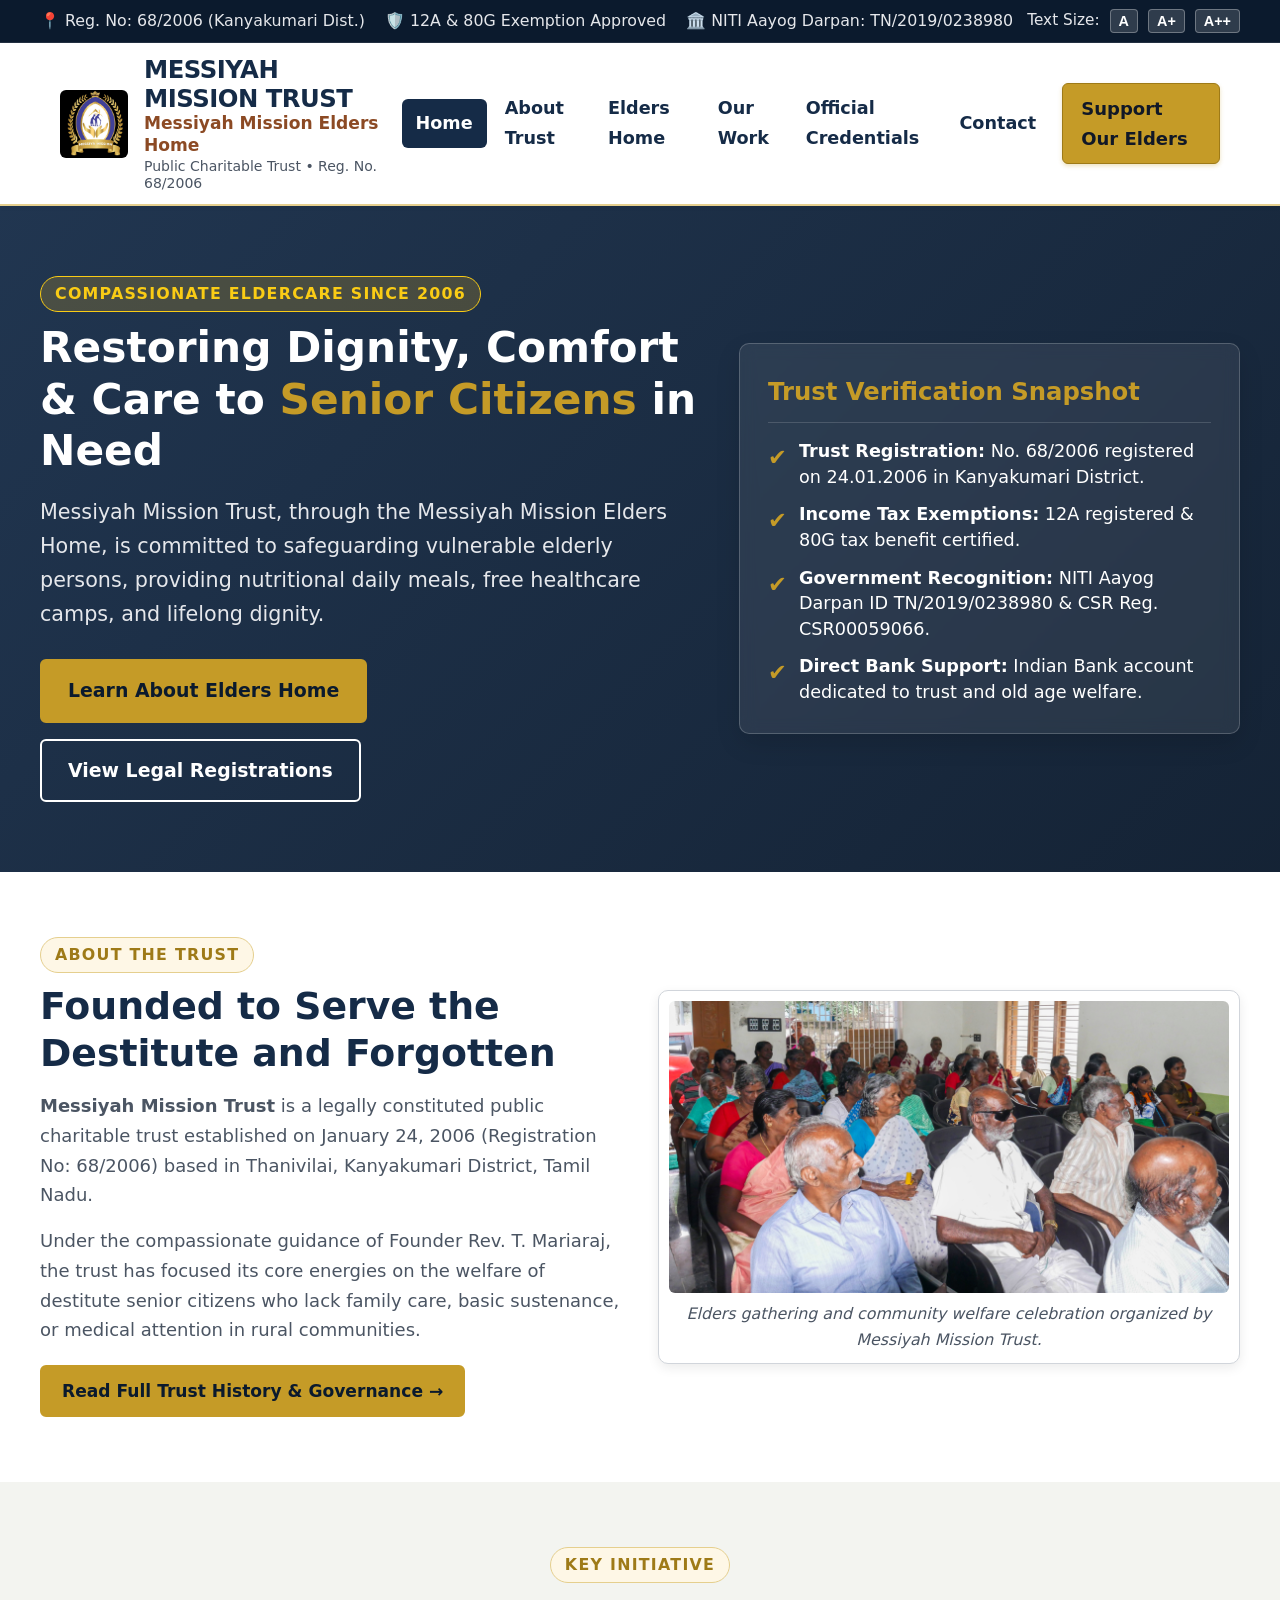
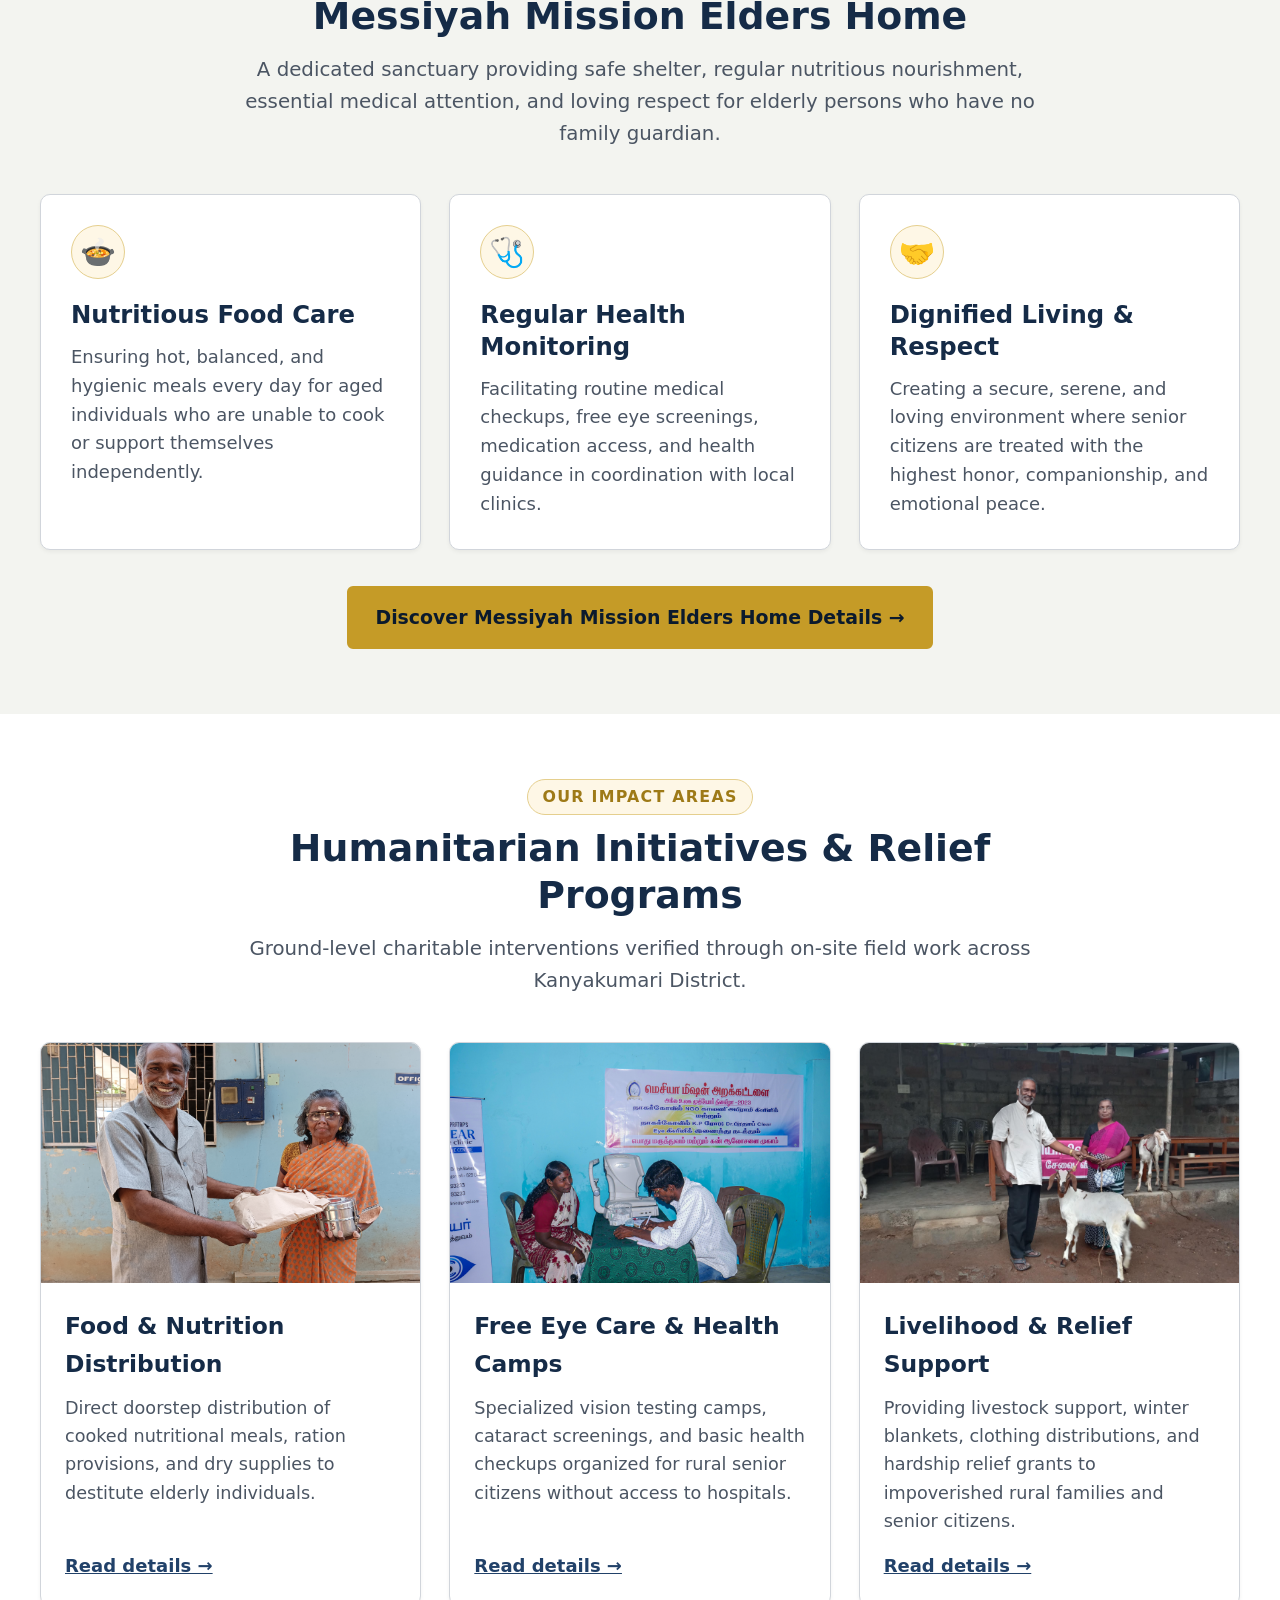
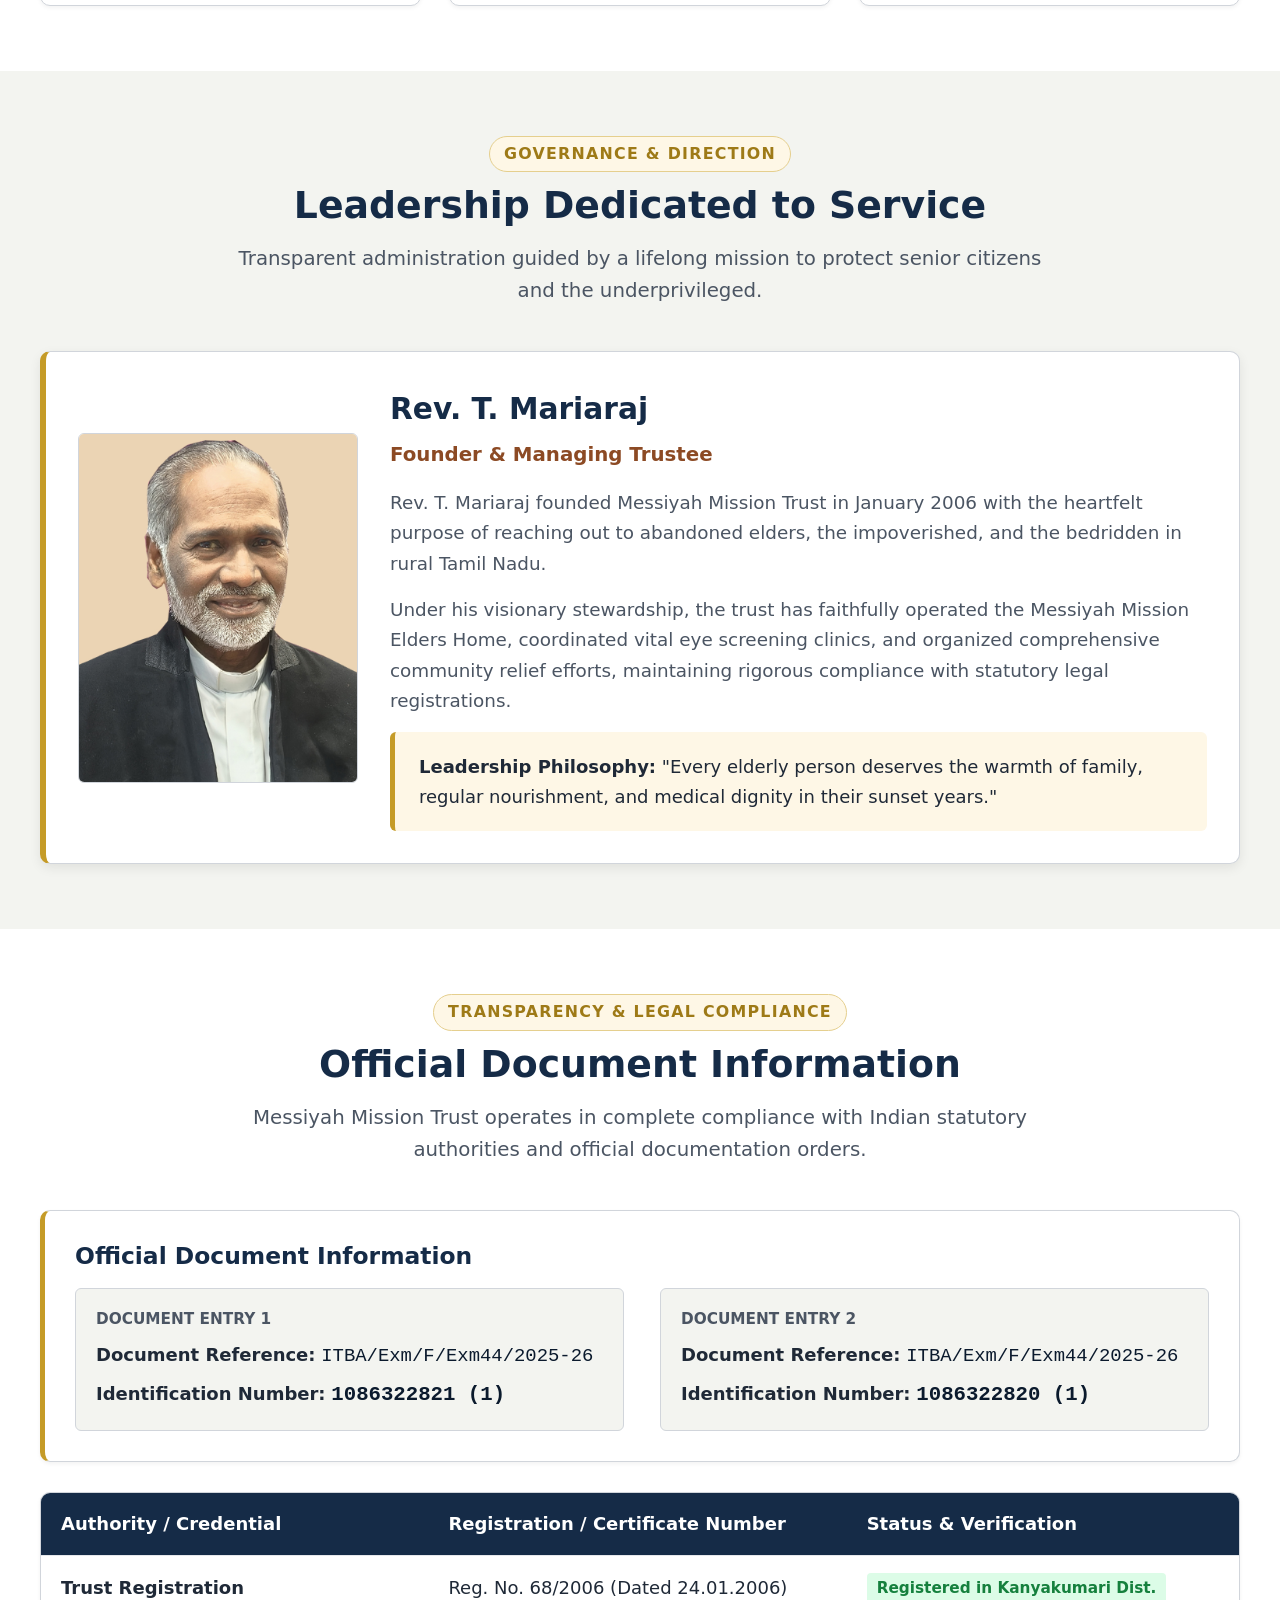
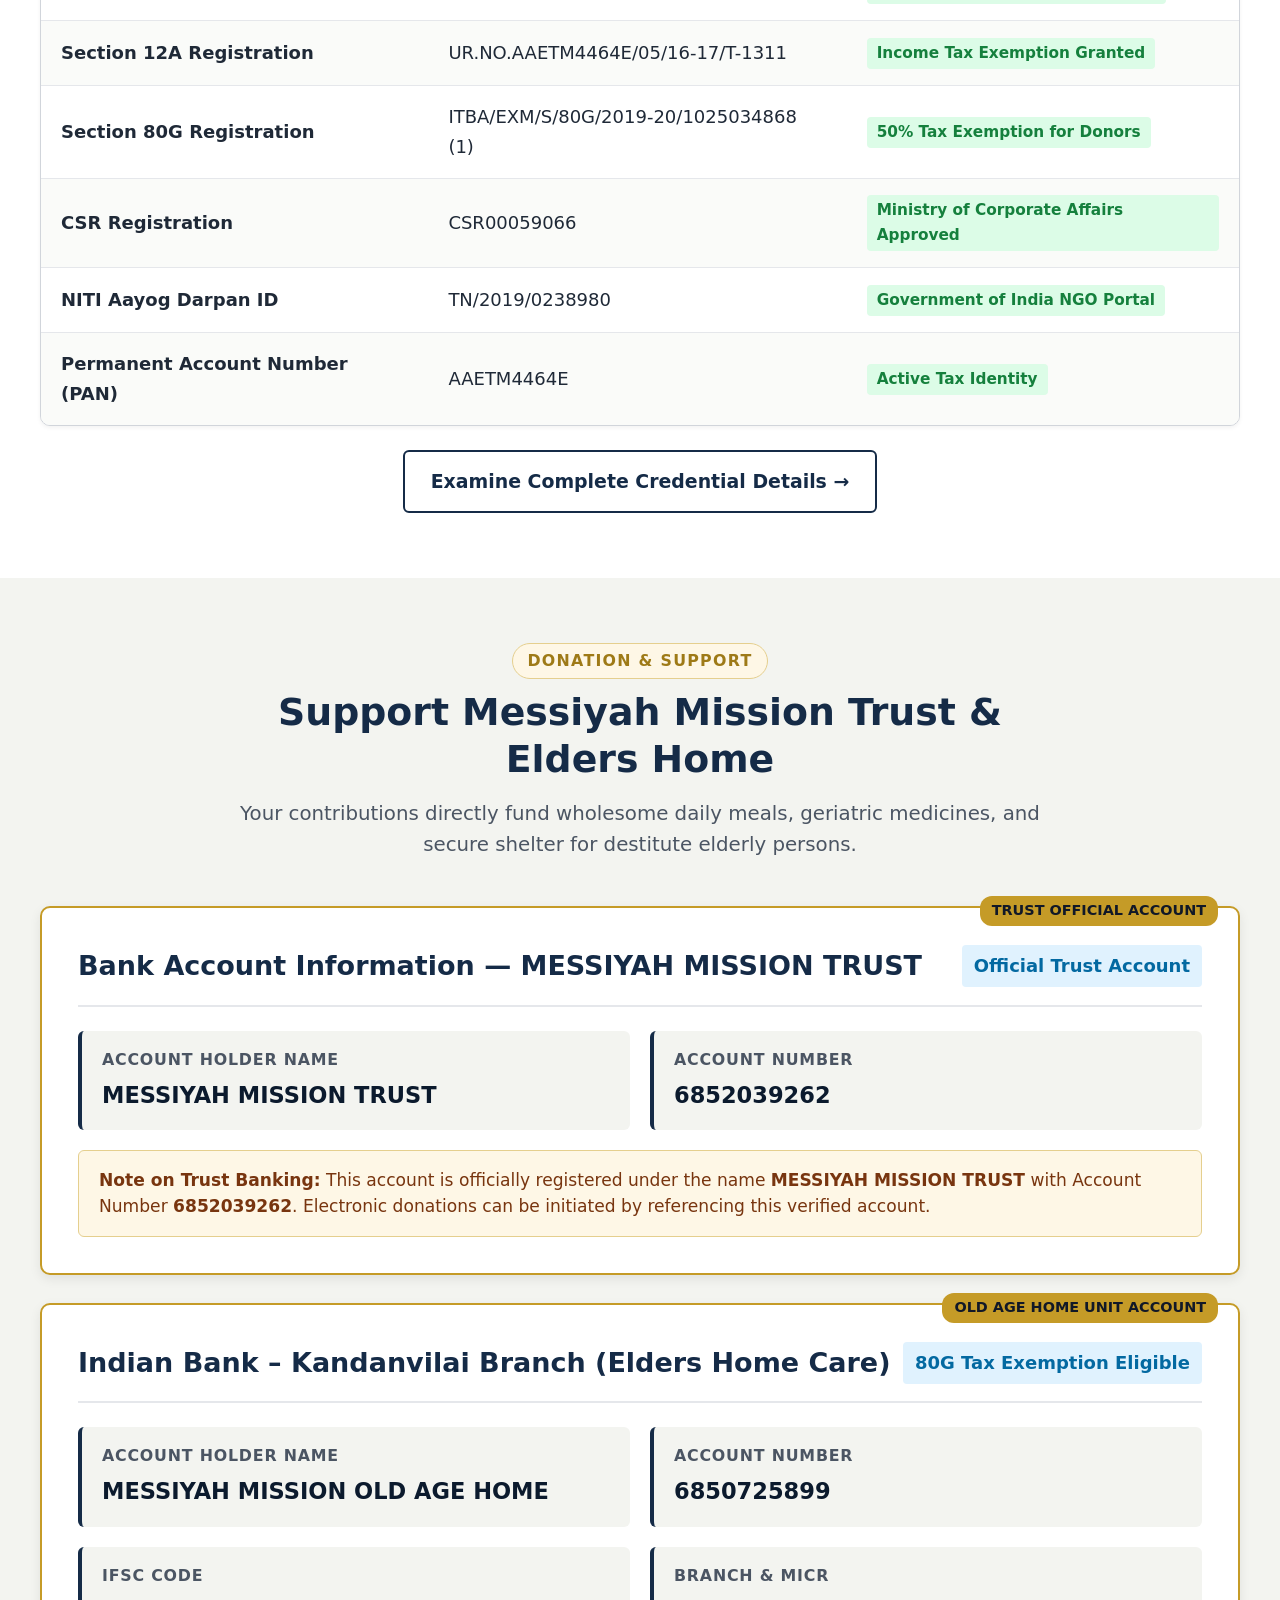
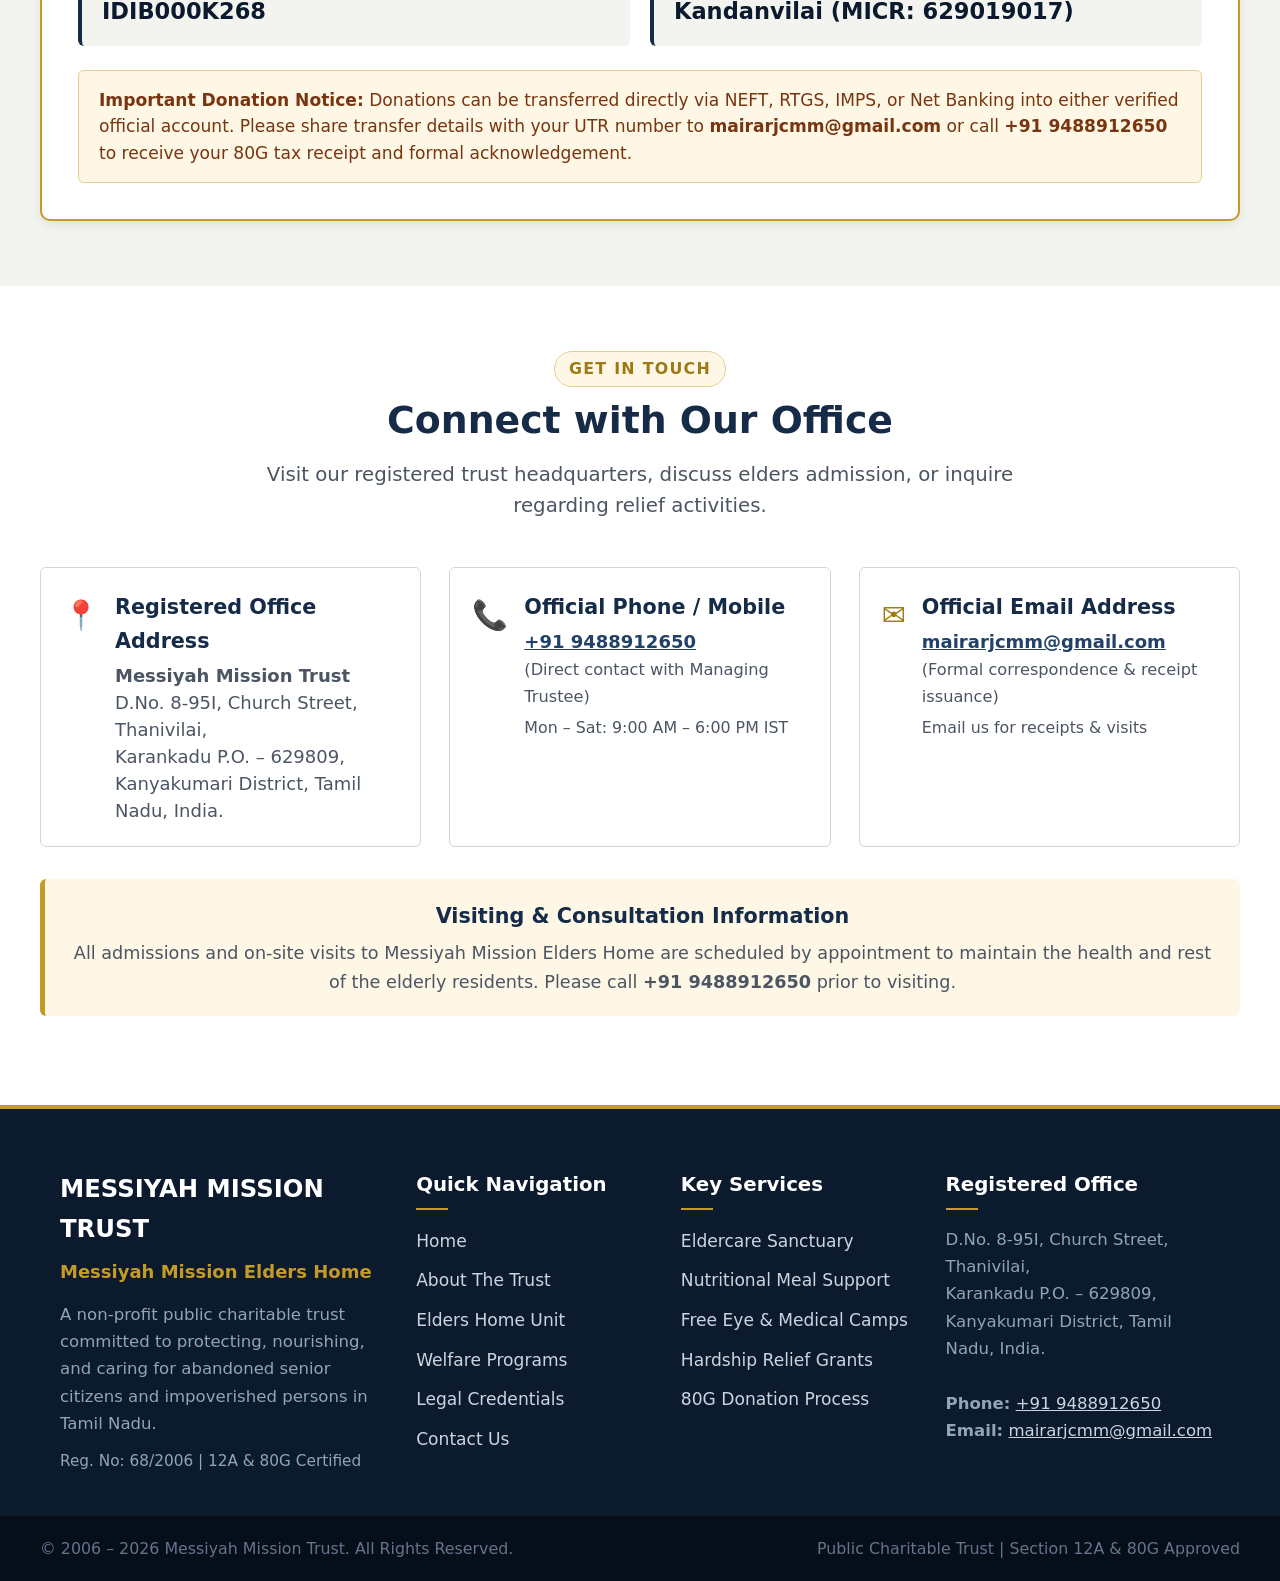
==== index.html @ e07ec404 "Add files via upload" ====
<!DOCTYPE html>
<html lang="en">
<head>
  <meta charset="UTF-8">
  <meta name="viewport" content="width=device-width, initial-scale=1.0">
  <meta name="description" content="Messiyah Mission Trust and Messiyah Mission Elders Home provide compassionate elder care, nutritional support, free health camps, and relief for underprivileged senior citizens in Kanyakumari District, Tamil Nadu.">
  <meta name="keywords" content="Messiyah Mission Trust, Messiyah Mission Elders Home, senior citizen care Tamil Nadu, elder care Kanyakumari, charitable trust, 12A 80G CSR approved trust">
  <title>Messiyah Mission Trust & Messiyah Mission Elders Home | Dedicated Care for Senior Citizens</title>
  <link rel="stylesheet" href="styles.css">
</head>
<body>
  <!-- Accessibility Skip Navigation -->
  <a href="#main-content" class="skip-link">Skip to main content</a>

  <!-- Top Utility Bar -->
  <aside class="top-bar" aria-label="Official registration summary">
    <div class="top-bar-inner">
      <div class="top-bar-meta">
        <span>📍 Reg. No: 68/2006 (Kanyakumari Dist.)</span>
        <span>🛡️ 12A &amp; 80G Exemption Approved</span>
        <span>🏛️ NITI Aayog Darpan: TN/2019/0238980</span>
      </div>
      <div class="top-bar-controls">
        <span style="font-size: 0.85rem;">Text Size:</span>
        <button id="fontDefault" class="font-toggle-btn" title="Default font size" aria-label="Default font size">A</button>
        <button id="fontLarge" class="font-toggle-btn" title="Large font size" aria-label="Large font size">A+</button>
        <button id="fontXLarge" class="font-toggle-btn" title="Extra large font size" aria-label="Extra large font size">A++</button>
      </div>
    </div>
  </aside>

  <!-- Main Header & Navigation -->
  <header class="header">
    <div class="header-container">
      <a href="index.html" class="brand-group" aria-label="Messiyah Mission Trust Home">
        <img src="public/images/messiyah-mission-trust-logo.jpg" alt="Messiyah Mission Trust Official Emblem" class="brand-logo" width="68" height="68">
        <div class="brand-titles">
          <span class="brand-main-title">MESSIYAH MISSION TRUST</span>
          <span class="brand-subtitle">Messiyah Mission Elders Home</span>
          <span class="brand-legal">Public Charitable Trust • Reg. No. 68/2006</span>
        </div>
      </a>

      <button id="mobileMenuToggle" class="mobile-menu-btn" aria-expanded="false" aria-label="Toggle navigation menu">
        ☰ Menu
      </button>

      <nav id="mainNav" class="main-nav" aria-label="Primary Navigation">
        <ul class="nav-list">
          <li><a href="index.html" class="nav-link active" aria-current="page">Home</a></li>
          <li><a href="about.html" class="nav-link">About Trust</a></li>
          <li><a href="elders-home.html" class="nav-link">Elders Home</a></li>
          <li><a href="objectives.html" class="nav-link">Our Work</a></li>
          <li><a href="official-info.html" class="nav-link">Official Credentials</a></li>
          <li><a href="contact.html" class="nav-link">Contact</a></li>
          <li><a href="official-info.html#bank-details" class="nav-cta">Support Our Elders</a></li>
        </ul>
      </nav>
    </div>
  </header>

  <main id="main-content">
    <!-- SECTION 1: HERO SECTION -->
    <section class="hero" aria-labelledby="hero-heading">
      <div class="hero-container">
        <div class="hero-content">
          <span class="section-tag" style="background: rgba(197, 155, 39, 0.25); color: #facc15; border-color: #facc15;">Compassionate Eldercare Since 2006</span>
          <h1 id="hero-heading">Restoring Dignity, Comfort &amp; Care to <span class="hero-highlight">Senior Citizens</span> in Need</h1>
          <p class="hero-lead">
            Messiyah Mission Trust, through the Messiyah Mission Elders Home, is committed to safeguarding vulnerable elderly persons, providing nutritional daily meals, free healthcare camps, and lifelong dignity.
          </p>
          <div class="hero-actions">
            <a href="elders-home.html" class="btn btn-primary">Learn About Elders Home</a>
            <a href="official-info.html" class="btn btn-secondary">View Legal Registrations</a>
          </div>
        </div>

        <aside class="hero-card" aria-label="Verified Trust Credentials">
          <h2>Trust Verification Snapshot</h2>
          <ul class="hero-badges-list">
            <li class="hero-badge-item">
              <span class="hero-badge-icon" aria-hidden="true">✔</span>
              <div>
                <strong>Trust Registration:</strong> No. 68/2006 registered on 24.01.2006 in Kanyakumari District.
              </div>
            </li>
            <li class="hero-badge-item">
              <span class="hero-badge-icon" aria-hidden="true">✔</span>
              <div>
                <strong>Income Tax Exemptions:</strong> 12A registered &amp; 80G tax benefit certified.
              </div>
            </li>
            <li class="hero-badge-item">
              <span class="hero-badge-icon" aria-hidden="true">✔</span>
              <div>
                <strong>Government Recognition:</strong> NITI Aayog Darpan ID TN/2019/0238980 &amp; CSR Reg. CSR00059066.
              </div>
            </li>
            <li class="hero-badge-item">
              <span class="hero-badge-icon" aria-hidden="true">✔</span>
              <div>
                <strong>Direct Bank Support:</strong> Indian Bank account dedicated to trust and old age welfare.
              </div>
            </li>
          </ul>
        </aside>
      </div>
    </section>

    <!-- SECTION 2: ABOUT THE TRUST (SUMMARY) -->
    <section class="section section-white" aria-labelledby="about-summary-heading">
      <div class="container">
        <div class="grid-2">
          <div>
            <span class="section-tag">About The Trust</span>
            <h2 id="about-summary-heading" class="section-title">Founded to Serve the Destitute and Forgotten</h2>
            <p style="margin-bottom: 16px; color: var(--text-muted);">
              <strong>Messiyah Mission Trust</strong> is a legally constituted public charitable trust established on January 24, 2006 (Registration No: 68/2006) based in Thanivilai, Kanyakumari District, Tamil Nadu.
            </p>
            <p style="margin-bottom: 20px; color: var(--text-muted);">
              Under the compassionate guidance of Founder Rev. T. Mariaraj, the trust has focused its core energies on the welfare of destitute senior citizens who lack family care, basic sustenance, or medical attention in rural communities.
            </p>
            <a href="about.html" class="btn btn-primary" style="padding: 10px 20px; font-size: 0.95rem;">Read Full Trust History &amp; Governance →</a>
          </div>
          <div class="image-showcase-frame">
            <img src="public/images/elders-day-gathering.jpg" alt="Elderly gathering organized by Messiyah Mission Trust" loading="lazy">
            <p class="image-showcase-caption">Elders gathering and community welfare celebration organized by Messiyah Mission Trust.</p>
          </div>
        </div>
      </div>
    </section>

    <!-- SECTION 3: MESSIYAH MISSION ELDERS HOME -->
    <section class="section section-alt" aria-labelledby="elders-home-heading">
      <div class="container">
        <div class="section-header">
          <span class="section-tag">Key Initiative</span>
          <h2 id="elders-home-heading" class="section-title">Messiyah Mission Elders Home</h2>
          <p class="section-subtitle">
            A dedicated sanctuary providing safe shelter, regular nutritious nourishment, essential medical attention, and loving respect for elderly persons who have no family guardian.
          </p>
        </div>

        <div class="grid-3">
          <div class="card">
            <div class="card-icon" aria-hidden="true">🍲</div>
            <h3>Nutritious Food Care</h3>
            <p>
              Ensuring hot, balanced, and hygienic meals every day for aged individuals who are unable to cook or support themselves independently.
            </p>
          </div>
          <div class="card">
            <div class="card-icon" aria-hidden="true">🩺</div>
            <h3>Regular Health Monitoring</h3>
            <p>
              Facilitating routine medical checkups, free eye screenings, medication access, and health guidance in coordination with local clinics.
            </p>
          </div>
          <div class="card">
            <div class="card-icon" aria-hidden="true">🤝</div>
            <h3>Dignified Living &amp; Respect</h3>
            <p>
              Creating a secure, serene, and loving environment where senior citizens are treated with the highest honor, companionship, and emotional peace.
            </p>
          </div>
        </div>

        <div style="text-align: center; margin-top: 36px;">
          <a href="elders-home.html" class="btn btn-primary">Discover Messiyah Mission Elders Home Details →</a>
        </div>
      </div>
    </section>

    <!-- SECTION 4: TRUST OBJECTIVES & KEY ACTIVITIES -->
    <section class="section section-white" aria-labelledby="activities-heading">
      <div class="container">
        <div class="section-header">
          <span class="section-tag">Our Impact Areas</span>
          <h2 id="activities-heading" class="section-title">Humanitarian Initiatives &amp; Relief Programs</h2>
          <p class="section-subtitle">
            Ground-level charitable interventions verified through on-site field work across Kanyakumari District.
          </p>
        </div>

        <div class="grid-3">
          <div class="img-card">
            <img src="public/images/elderly-food-care.jpg" alt="Volunteers serving hot meals to an elderly lady" loading="lazy">
            <div class="img-card-body">
              <h3>Food &amp; Nutrition Distribution</h3>
              <p>Direct doorstep distribution of cooked nutritional meals, ration provisions, and dry supplies to destitute elderly individuals.</p>
              <a href="objectives.html#food-distribution" style="color: var(--primary-navy-light); font-weight: 700; text-decoration: underline;">Read details →</a>
            </div>
          </div>

          <div class="img-card">
            <img src="public/images/eye-clinic.jpg" alt="Elderly resident receiving professional eye testing" loading="lazy">
            <div class="img-card-body">
              <h3>Free Eye Care &amp; Health Camps</h3>
              <p>Specialized vision testing camps, cataract screenings, and basic health checkups organized for rural senior citizens without access to hospitals.</p>
              <a href="objectives.html#health-camps" style="color: var(--primary-navy-light); font-weight: 700; text-decoration: underline;">Read details →</a>
            </div>
          </div>

          <div class="img-card">
            <img src="public/images/livelihood-support.jpg" alt="Livelihood animal distribution to support rural family" loading="lazy">
            <div class="img-card-body">
              <h3>Livelihood &amp; Relief Support</h3>
              <p>Providing livestock support, winter blankets, clothing distributions, and hardship relief grants to impoverished rural families and senior citizens.</p>
              <a href="objectives.html#relief-support" style="color: var(--primary-navy-light); font-weight: 700; text-decoration: underline;">Read details →</a>
            </div>
          </div>
        </div>
      </div>
    </section>

    <!-- SECTION 5: TRUST LEADERSHIP -->
    <section class="section section-alt" aria-labelledby="leadership-heading">
      <div class="container">
        <div class="section-header">
          <span class="section-tag">Governance &amp; Direction</span>
          <h2 id="leadership-heading" class="section-title">Leadership Dedicated to Service</h2>
          <p class="section-subtitle">
            Transparent administration guided by a lifelong mission to protect senior citizens and the underprivileged.
          </p>
        </div>

        <div class="profile-card">
          <img src="public/images/rev-t-mariaraj-portrait.jpg" alt="Rev. T. Mariaraj - Founder and Managing Trustee" class="profile-photo" loading="lazy">
          <div class="profile-info">
            <h3>Rev. T. Mariaraj</h3>
            <div class="profile-title">Founder &amp; Managing Trustee</div>
            <p class="profile-text">
              Rev. T. Mariaraj founded Messiyah Mission Trust in January 2006 with the heartfelt purpose of reaching out to abandoned elders, the impoverished, and the bedridden in rural Tamil Nadu.
            </p>
            <p class="profile-text">
              Under his visionary stewardship, the trust has faithfully operated the Messiyah Mission Elders Home, coordinated vital eye screening clinics, and organized comprehensive community relief efforts, maintaining rigorous compliance with statutory legal registrations.
            </p>
            <div class="callout callout-gold" style="margin-top: 15px; margin-bottom: 0;">
              <strong>Leadership Philosophy:</strong> "Every elderly person deserves the warmth of family, regular nourishment, and medical dignity in their sunset years."
            </div>
          </div>
        </div>
      </div>
    </section>

    <!-- SECTION 6: OFFICIAL TRUST INFORMATION & ACCREDITATIONS -->
    <section class="section section-white" aria-labelledby="official-heading">
      <div class="container">
        <div class="section-header">
          <span class="section-tag">Transparency &amp; Legal Compliance</span>
          <h2 id="official-heading" class="section-title">Official Document Information</h2>
          <p class="section-subtitle">
            Messiyah Mission Trust operates in complete compliance with Indian statutory authorities and official documentation orders.
          </p>
        </div>

        <!-- Official Document Identification Numbers -->
        <div class="card" style="margin-bottom: 30px; border-left: 5px solid var(--accent-gold);">
          <h3 style="font-size: 1.3rem; margin-bottom: 16px; color: var(--primary-navy);">Official Document Information</h3>
          <div class="grid-2">
            <div style="background: var(--bg-alt); padding: 18px 20px; border-radius: var(--radius-sm); border: 1px solid var(--border-color);">
              <div style="font-size: 0.85rem; font-weight: 700; color: var(--text-muted); text-transform: uppercase;">Document Entry 1</div>
              <div style="margin-top: 8px; font-size: 1rem;">
                <strong>Document Reference:</strong> <span style="font-family: monospace; font-size: 1.05rem; color: var(--primary-navy-dark);">ITBA/Exm/F/Exm44/2025-26</span>
              </div>
              <div style="margin-top: 6px; font-size: 1rem;">
                <strong>Identification Number:</strong> <span style="font-family: monospace; font-size: 1.15rem; font-weight: 800; color: var(--primary-navy-dark);">1086322821 (1)</span>
              </div>
            </div>

            <div style="background: var(--bg-alt); padding: 18px 20px; border-radius: var(--radius-sm); border: 1px solid var(--border-color);">
              <div style="font-size: 0.85rem; font-weight: 700; color: var(--text-muted); text-transform: uppercase;">Document Entry 2</div>
              <div style="margin-top: 8px; font-size: 1rem;">
                <strong>Document Reference:</strong> <span style="font-family: monospace; font-size: 1.05rem; color: var(--primary-navy-dark);">ITBA/Exm/F/Exm44/2025-26</span>
              </div>
              <div style="margin-top: 6px; font-size: 1rem;">
                <strong>Identification Number:</strong> <span style="font-family: monospace; font-size: 1.15rem; font-weight: 800; color: var(--primary-navy-dark);">1086322820 (1)</span>
              </div>
            </div>
          </div>
        </div>

        <div class="data-table-wrapper">
          <table class="data-table">
            <thead>
              <tr>
                <th scope="col">Authority / Credential</th>
                <th scope="col">Registration / Certificate Number</th>
                <th scope="col">Status &amp; Verification</th>
              </tr>
            </thead>
            <tbody>
              <tr>
                <td><strong>Trust Registration</strong></td>
                <td>Reg. No. 68/2006 (Dated 24.01.2006)</td>
                <td><span class="status-badge">Registered in Kanyakumari Dist.</span></td>
              </tr>
              <tr>
                <td><strong>Section 12A Registration</strong></td>
                <td>UR.NO.AAETM4464E/05/16-17/T-1311</td>
                <td><span class="status-badge">Income Tax Exemption Granted</span></td>
              </tr>
              <tr>
                <td><strong>Section 80G Registration</strong></td>
                <td>ITBA/EXM/S/80G/2019-20/1025034868 (1)</td>
                <td><span class="status-badge">50% Tax Exemption for Donors</span></td>
              </tr>
              <tr>
                <td><strong>CSR Registration</strong></td>
                <td>CSR00059066</td>
                <td><span class="status-badge">Ministry of Corporate Affairs Approved</span></td>
              </tr>
              <tr>
                <td><strong>NITI Aayog Darpan ID</strong></td>
                <td>TN/2019/0238980</td>
                <td><span class="status-badge">Government of India NGO Portal</span></td>
              </tr>
              <tr>
                <td><strong>Permanent Account Number (PAN)</strong></td>
                <td>AAETM4464E</td>
                <td><span class="status-badge">Active Tax Identity</span></td>
              </tr>
            </tbody>
          </table>
        </div>

        <div style="text-align: center; margin-top: 24px;">
          <a href="official-info.html" class="btn btn-secondary" style="color: var(--primary-navy); border-color: var(--primary-navy);">Examine Complete Credential Details →</a>
        </div>
      </div>
    </section>

    <!-- SECTION 7: BANKING & DONATION DETAILS -->
    <section class="section section-alt" id="donation" aria-labelledby="donation-heading">
      <div class="container">
        <div class="section-header">
          <span class="section-tag">Donation &amp; Support</span>
          <h2 id="donation-heading" class="section-title">Support Messiyah Mission Trust &amp; Elders Home</h2>
          <p class="section-subtitle">
            Your contributions directly fund wholesome daily meals, geriatric medicines, and secure shelter for destitute elderly persons.
          </p>
        </div>

        <div style="display: flex; flex-direction: column; gap: 28px;">
          <!-- Primary Trust Bank Account -->
          <div class="bank-card">
            <div class="bank-card-header">
              <div>
                <span class="card-tag">Trust Official Account</span>
                <div class="bank-title">Bank Account Information — MESSIYAH MISSION TRUST</div>
              </div>
              <div style="text-align: right;">
                <span class="data-badge" style="font-size: 1rem; padding: 6px 12px;">Official Trust Account</span>
              </div>
            </div>

            <div class="bank-grid">
              <div class="bank-item">
                <div class="bank-item-label">Account Holder Name</div>
                <div class="bank-item-val">MESSIYAH MISSION TRUST</div>
              </div>
              <div class="bank-item">
                <div class="bank-item-label">Account Number</div>
                <div class="bank-item-val">6852039262</div>
              </div>
            </div>

            <div class="bank-instructions" style="margin-top: 20px;">
              <strong>Note on Trust Banking:</strong>
              This account is officially registered under the name <strong>MESSIYAH MISSION TRUST</strong> with Account Number <strong>6852039262</strong>. Electronic donations can be initiated by referencing this verified account.
            </div>
          </div>

          <!-- Unit Dedicated Bank Account -->
          <div class="bank-card">
            <div class="bank-card-header">
              <div>
                <span class="card-tag">Old Age Home Unit Account</span>
                <div class="bank-title">Indian Bank – Kandanvilai Branch (Elders Home Care)</div>
              </div>
              <div style="text-align: right;">
                <span class="data-badge" style="font-size: 1rem; padding: 6px 12px;">80G Tax Exemption Eligible</span>
              </div>
            </div>

            <div class="bank-grid">
              <div class="bank-item">
                <div class="bank-item-label">Account Holder Name</div>
                <div class="bank-item-val">MESSIYAH MISSION OLD AGE HOME</div>
              </div>
              <div class="bank-item">
                <div class="bank-item-label">Account Number</div>
                <div class="bank-item-val">6850725899</div>
              </div>
              <div class="bank-item">
                <div class="bank-item-label">IFSC Code</div>
                <div class="bank-item-val">IDIB000K268</div>
              </div>
              <div class="bank-item">
                <div class="bank-item-label">Branch &amp; MICR</div>
                <div class="bank-item-val">Kandanvilai (MICR: 629019017)</div>
              </div>
            </div>

            <div class="bank-instructions">
              <strong>Important Donation Notice:</strong>
              Donations can be transferred directly via NEFT, RTGS, IMPS, or Net Banking into either verified official account. Please share transfer details with your UTR number to <strong>mairarjcmm@gmail.com</strong> or call <strong>+91 9488912650</strong> to receive your 80G tax receipt and formal acknowledgement.
            </div>
          </div>
        </div>
      </div>
    </section>

    <!-- SECTION 8: CONTACT INFORMATION (DIRECT VERIFIED CONTACTS ONLY) -->
    <section class="section section-white" aria-labelledby="contact-heading">
      <div class="container">
        <div class="section-header">
          <span class="section-tag">Get in Touch</span>
          <h2 id="contact-heading" class="section-title">Connect with Our Office</h2>
          <p class="section-subtitle">
            Visit our registered trust headquarters, discuss elders admission, or inquire regarding relief activities.
          </p>
        </div>

        <div class="grid-3">
          <div class="contact-meta-card" style="margin-bottom: 0;">
            <div class="contact-meta-icon" aria-hidden="true">📍</div>
            <div class="contact-meta-info">
              <h4>Registered Office Address</h4>
              <p>
                <strong>Messiyah Mission Trust</strong><br>
                D.No. 8-95I, Church Street, Thanivilai,<br>
                Karankadu P.O. – 629809,<br>
                Kanyakumari District, Tamil Nadu, India.
              </p>
            </div>
          </div>

          <div class="contact-meta-card" style="margin-bottom: 0;">
            <div class="contact-meta-icon" aria-hidden="true">📞</div>
            <div class="contact-meta-info">
              <h4>Official Phone / Mobile</h4>
              <p>
                <a href="tel:+919488912650">+91 9488912650</a><br>
                <span style="font-size: 0.9rem; color: var(--text-muted);">(Direct contact with Managing Trustee)</span><br>
                <span style="font-size: 0.88rem; color: var(--text-muted); display: block; margin-top: 6px;">Mon – Sat: 9:00 AM – 6:00 PM IST</span>
              </p>
            </div>
          </div>

          <div class="contact-meta-card" style="margin-bottom: 0;">
            <div class="contact-meta-icon" aria-hidden="true">✉️</div>
            <div class="contact-meta-info">
              <h4>Official Email Address</h4>
              <p>
                <a href="mailto:mairarjcmm@gmail.com">mairarjcmm@gmail.com</a><br>
                <span style="font-size: 0.9rem; color: var(--text-muted);">(Formal correspondence &amp; receipt issuance)</span><br>
                <span style="font-size: 0.88rem; color: var(--text-muted); display: block; margin-top: 6px;">Email us for receipts &amp; visits</span>
              </p>
            </div>
          </div>
        </div>

        <div class="callout callout-gold" style="margin-top: 32px; text-align: center;">
          <h4 style="margin-bottom: 6px;">Visiting &amp; Consultation Information</h4>
          <p style="margin: 0;">
            All admissions and on-site visits to Messiyah Mission Elders Home are scheduled by appointment to maintain the health and rest of the elderly residents. Please call <strong>+91 9488912650</strong> prior to visiting.
          </p>
        </div>
      </div>
    </section>
  </main>

  <!-- SECTION 9: FOOTER -->
  <footer class="footer">
    <div class="footer-container">
      <div class="footer-brand">
        <h3>MESSIYAH MISSION TRUST</h3>
        <div class="unit-title">Messiyah Mission Elders Home</div>
        <p>
          A non-profit public charitable trust committed to protecting, nourishing, and caring for abandoned senior citizens and impoverished persons in Tamil Nadu.
        </p>
        <p style="margin-top: 12px; font-size: 0.85rem; color: #94a3b8;">
          Reg. No: 68/2006 | 12A &amp; 80G Certified
        </p>
      </div>

      <div class="footer-column">
        <h4>Quick Navigation</h4>
        <ul class="footer-links">
          <li><a href="index.html">Home</a></li>
          <li><a href="about.html">About The Trust</a></li>
          <li><a href="elders-home.html">Elders Home Unit</a></li>
          <li><a href="objectives.html">Welfare Programs</a></li>
          <li><a href="official-info.html">Legal Credentials</a></li>
          <li><a href="contact.html">Contact Us</a></li>
        </ul>
      </div>

      <div class="footer-column">
        <h4>Key Services</h4>
        <ul class="footer-links">
          <li><a href="elders-home.html">Eldercare Sanctuary</a></li>
          <li><a href="objectives.html#food-distribution">Nutritional Meal Support</a></li>
          <li><a href="objectives.html#health-camps">Free Eye &amp; Medical Camps</a></li>
          <li><a href="objectives.html#relief-support">Hardship Relief Grants</a></li>
          <li><a href="official-info.html#bank-details">80G Donation Process</a></li>
        </ul>
      </div>

      <div class="footer-column">
        <h4>Registered Office</h4>
        <address class="footer-address">
          D.No. 8-95I, Church Street, Thanivilai,<br>
          Karankadu P.O. – 629809,<br>
          Kanyakumari District, Tamil Nadu, India.<br><br>
          <strong>Phone:</strong> <a href="tel:+919488912650" style="color: #cbd5e1; text-decoration: underline;">+91 9488912650</a><br>
          <strong>Email:</strong> <a href="mailto:mairarjcmm@gmail.com" style="color: #cbd5e1; text-decoration: underline;">mairarjcmm@gmail.com</a>
        </address>
      </div>
    </div>

    <div class="footer-bottom">
      <div class="footer-bottom-inner">
        <div>
          © 2006 – 2026 Messiyah Mission Trust. All Rights Reserved.
        </div>
        <div>
          Public Charitable Trust | Section 12A &amp; 80G Approved
        </div>
      </div>
    </div>
  </footer>

  <script src="script.js"></script>
</body>
</html>
---- styles.css ----
/* ==========================================================================
   Messiyah Mission Trust & Messiyah Mission Elders Home
   Styles designed with high legibility, accessible contrast (WCAG AAA/AA),
   warm, dignified neutral palette, and responsiveness for users 50+.
   ========================================================================== */

:root {
  --primary-navy: #152b47;
  --primary-navy-dark: #0b1a2d;
  --primary-navy-light: #214169;
  --accent-gold: #c59b27;
  --accent-gold-dark: #9e7a17;
  --accent-gold-light: #fef7e6;
  --accent-warm: #8c4a24;
  --text-main: #1f2937;
  --text-muted: #4b5563;
  --text-light: #f9fafb;
  --bg-page: #fbfbf9;
  --bg-card: #ffffff;
  --bg-alt: #f3f4f0;
  --border-color: #d1d5db;
  --border-gold: #e5cf8e;
  --shadow-sm: 0 2px 4px rgba(0, 0, 0, 0.05);
  --shadow-md: 0 4px 12px rgba(0, 0, 0, 0.08);
  --shadow-lg: 0 10px 25px rgba(0, 0, 0, 0.12);
  --radius-sm: 6px;
  --radius-md: 10px;
  --radius-lg: 16px;
  --font-base: system-ui, -apple-system, BlinkMacSystemFont, "Segoe UI", Roboto, "Helvetica Neue", Arial, sans-serif;
  --font-size-root: 18px;
  --line-height-root: 1.65;
  --max-width: 1200px;
  --transition: all 0.25s ease-in-out;
}

/* Accessibility high-font-size toggle support */
html.font-large {
  --font-size-root: 21px;
}
html.font-xlarge {
  --font-size-root: 24px;
}

*, *::before, *::after {
  box-sizing: border-box;
  margin: 0;
  padding: 0;
}

html {
  font-size: var(--font-size-root);
  scroll-behavior: smooth;
}

body {
  font-family: var(--font-base);
  line-height: var(--line-height-root);
  color: var(--text-main);
  background-color: var(--bg-page);
  -webkit-font-smoothing: antialiased;
  text-rendering: optimizeLegibility;
}

/* Skip link for screen readers & keyboard nav */
.skip-link {
  position: absolute;
  top: -60px;
  left: 20px;
  background: var(--accent-gold);
  color: #000;
  padding: 12px 20px;
  font-weight: 700;
  z-index: 9999;
  border-radius: var(--radius-sm);
  transition: top 0.2s ease;
  text-decoration: none;
}
.skip-link:focus {
  top: 15px;
}

/* Focus styles for keyboard accessibility */
a:focus-visible, button:focus-visible, input:focus-visible, textarea:focus-visible {
  outline: 3px solid var(--accent-gold);
  outline-offset: 3px;
}

/* Top Utility Bar */
.top-bar {
  background-color: var(--primary-navy-dark);
  color: #e5e7eb;
  padding: 8px 16px;
  font-size: 0.88rem;
  border-bottom: 1px solid rgba(255, 255, 255, 0.1);
}
.top-bar-inner {
  max-width: var(--max-width);
  margin: 0 auto;
  display: flex;
  justify-content: space-between;
  align-items: center;
  flex-wrap: wrap;
  gap: 12px;
}
.top-bar-meta {
  display: flex;
  gap: 20px;
  flex-wrap: wrap;
}
.top-bar-meta span {
  display: inline-flex;
  align-items: center;
  gap: 6px;
}
.top-bar-controls {
  display: flex;
  align-items: center;
  gap: 10px;
}
.font-toggle-btn {
  background: rgba(255, 255, 255, 0.15);
  border: 1px solid rgba(255, 255, 255, 0.3);
  color: #ffffff;
  padding: 3px 8px;
  border-radius: 4px;
  font-size: 0.8rem;
  cursor: pointer;
  font-weight: 600;
  transition: var(--transition);
}
.font-toggle-btn:hover {
  background: var(--accent-gold);
  color: #000;
}

/* Header & Navigation */
.header {
  background-color: #ffffff;
  box-shadow: var(--shadow-sm);
  position: sticky;
  top: 0;
  z-index: 1000;
  border-bottom: 2px solid var(--border-gold);
}
.header-container {
  max-width: var(--max-width);
  margin: 0 auto;
  padding: 12px 20px;
  display: flex;
  justify-content: space-between;
  align-items: center;
  gap: 15px;
}
.brand-group {
  display: flex;
  align-items: center;
  gap: 16px;
  text-decoration: none;
  color: inherit;
}
.brand-logo {
  width: 68px;
  height: 68px;
  object-fit: contain;
  border-radius: var(--radius-sm);
}
.brand-titles {
  display: flex;
  flex-direction: column;
}
.brand-main-title {
  font-size: 1.35rem;
  font-weight: 800;
  color: var(--primary-navy);
  letter-spacing: -0.02em;
  line-height: 1.2;
}
.brand-subtitle {
  font-size: 0.95rem;
  font-weight: 600;
  color: var(--accent-warm);
  line-height: 1.25;
}
.brand-legal {
  font-size: 0.78rem;
  color: var(--text-muted);
  line-height: 1.2;
  margin-top: 2px;
}

.main-nav {
  display: flex;
  align-items: center;
  gap: 8px;
}
.nav-list {
  display: flex;
  list-style: none;
  gap: 4px;
  align-items: center;
}
.nav-link {
  color: var(--primary-navy);
  text-decoration: none;
  font-weight: 600;
  font-size: 0.98rem;
  padding: 10px 14px;
  border-radius: var(--radius-sm);
  transition: var(--transition);
  display: inline-block;
}
.nav-link:hover {
  background-color: var(--accent-gold-light);
  color: var(--primary-navy-dark);
}
.nav-link.active {
  background-color: var(--primary-navy);
  color: #ffffff;
}
.nav-cta {
  background-color: var(--accent-gold);
  color: #111827 !important;
  font-weight: 700;
  padding: 10px 18px;
  border-radius: var(--radius-sm);
  text-decoration: none;
  display: inline-block;
  margin-left: 8px;
  border: 1px solid var(--accent-gold-dark);
  box-shadow: 0 2px 4px rgba(197, 155, 39, 0.3);
}
.nav-cta:hover {
  background-color: #d8aa2b;
}

/* Mobile Toggle */
.mobile-menu-btn {
  display: none;
  background: none;
  border: 2px solid var(--primary-navy);
  color: var(--primary-navy);
  font-size: 1.3rem;
  padding: 8px 12px;
  border-radius: var(--radius-sm);
  cursor: pointer;
  font-weight: bold;
}

/* Hero Section */
.hero {
  background: linear-gradient(135deg, rgba(21, 43, 71, 0.95), rgba(11, 26, 45, 0.96)), url('images/elders-day-gathering.jpg') center/cover no-repeat;
  color: #ffffff;
  padding: 70px 20px;
  position: relative;
}
.hero-container {
  max-width: var(--max-width);
  margin: 0 auto;
  display: grid;
  grid-template-columns: 1.25fr 0.95fr;
  gap: 40px;
  align-items: center;
}
.hero-content h1 {
  font-size: 2.35rem;
  font-weight: 800;
  line-height: 1.22;
  margin-bottom: 18px;
  color: #ffffff;
}
.hero-highlight {
  color: var(--accent-gold);
}
.hero-lead {
  font-size: 1.15rem;
  line-height: 1.65;
  color: #e5e7eb;
  margin-bottom: 28px;
}
.hero-actions {
  display: flex;
  gap: 16px;
  flex-wrap: wrap;
}
.btn {
  display: inline-flex;
  align-items: center;
  justify-content: center;
  gap: 8px;
  padding: 14px 26px;
  font-size: 1.05rem;
  font-weight: 700;
  border-radius: var(--radius-sm);
  text-decoration: none;
  cursor: pointer;
  border: 2px solid transparent;
  transition: var(--transition);
  text-align: center;
}
.btn-primary {
  background-color: var(--accent-gold);
  color: #0b1a2d;
  border-color: var(--accent-gold);
}
.btn-primary:hover {
  background-color: #e0b437;
  transform: translateY(-1px);
}
.btn-secondary {
  background-color: transparent;
  color: #ffffff;
  border-color: #ffffff;
}
.btn-secondary:hover {
  background-color: rgba(255, 255, 255, 0.15);
}
.hero-card {
  background: rgba(255, 255, 255, 0.08);
  backdrop-filter: blur(8px);
  -webkit-backdrop-filter: blur(8px);
  border: 1px solid rgba(255, 255, 255, 0.2);
  border-radius: var(--radius-md);
  padding: 28px;
  color: #ffffff;
  box-shadow: var(--shadow-lg);
}
.hero-card h2 {
  font-size: 1.35rem;
  font-weight: 700;
  margin-bottom: 16px;
  color: var(--accent-gold);
  border-bottom: 1px solid rgba(255, 255, 255, 0.15);
  padding-bottom: 10px;
}
.hero-badges-list {
  list-style: none;
  display: flex;
  flex-direction: column;
  gap: 12px;
}
.hero-badge-item {
  display: flex;
  align-items: flex-start;
  gap: 12px;
  font-size: 0.98rem;
  line-height: 1.45;
}
.hero-badge-icon {
  color: var(--accent-gold);
  font-size: 1.25rem;
  flex-shrink: 0;
  margin-top: 2px;
}

/* Breadcrumbs */
.breadcrumb-nav {
  background-color: var(--bg-alt);
  padding: 12px 20px;
  border-bottom: 1px solid var(--border-color);
  font-size: 0.92rem;
}
.breadcrumb-container {
  max-width: var(--max-width);
  margin: 0 auto;
}
.breadcrumb-list {
  display: flex;
  list-style: none;
  gap: 8px;
  flex-wrap: wrap;
  align-items: center;
}
.breadcrumb-list li+li::before {
  content: "/";
  margin-right: 8px;
  color: var(--text-muted);
}
.breadcrumb-list a {
  color: var(--primary-navy-light);
  text-decoration: underline;
}
.breadcrumb-list a:hover {
  color: var(--primary-navy-dark);
}
.breadcrumb-list [aria-current="page"] {
  color: var(--text-muted);
  font-weight: 600;
}

/* Page Intro Banner (Subpages) */
.page-intro-banner {
  background: linear-gradient(135deg, var(--primary-navy), var(--primary-navy-dark));
  color: #ffffff;
  padding: 45px 20px;
  text-align: center;
}
.page-intro-banner h1 {
  font-size: 2.2rem;
  font-weight: 800;
  margin-bottom: 10px;
  color: #ffffff;
}
.page-intro-banner p {
  font-size: 1.15rem;
  color: #e5e7eb;
  max-width: 800px;
  margin: 0 auto;
}

/* Sections */
.section {
  padding: 65px 20px;
}
.section-alt {
  background-color: var(--bg-alt);
}
.section-white {
  background-color: #ffffff;
}
.container {
  max-width: var(--max-width);
  margin: 0 auto;
}
.section-header {
  text-align: center;
  max-width: 820px;
  margin: 0 auto 45px auto;
}
.section-tag {
  display: inline-block;
  background-color: var(--accent-gold-light);
  color: var(--accent-gold-dark);
  font-weight: 700;
  font-size: 0.88rem;
  text-transform: uppercase;
  letter-spacing: 0.08em;
  padding: 4px 14px;
  border-radius: 20px;
  margin-bottom: 10px;
  border: 1px solid var(--border-gold);
}
.section-title {
  font-size: 2.1rem;
  font-weight: 800;
  color: var(--primary-navy);
  line-height: 1.25;
  margin-bottom: 14px;
}
.section-subtitle {
  font-size: 1.1rem;
  color: var(--text-muted);
  line-height: 1.6;
}

/* Grid Layouts */
.grid-2 {
  display: grid;
  grid-template-columns: 1fr 1fr;
  gap: 36px;
  align-items: center;
}
.grid-3 {
  display: grid;
  grid-template-columns: repeat(3, 1fr);
  gap: 28px;
}
.grid-4 {
  display: grid;
  grid-template-columns: repeat(4, 1fr);
  gap: 24px;
}

/* Cards */
.card {
  background-color: var(--bg-card);
  border: 1px solid var(--border-color);
  border-radius: var(--radius-md);
  padding: 30px;
  box-shadow: var(--shadow-sm);
  transition: var(--transition);
  display: flex;
  flex-direction: column;
}
.card:hover {
  box-shadow: var(--shadow-md);
  border-color: var(--border-gold);
  transform: translateY(-2px);
}
.card-featured {
  border: 2px solid var(--accent-gold);
  background-color: #ffffff;
  position: relative;
}
.card-tag {
  position: absolute;
  top: -12px;
  right: 20px;
  background-color: var(--accent-gold);
  color: #111827;
  font-size: 0.8rem;
  font-weight: 800;
  padding: 3px 12px;
  border-radius: 12px;
  text-transform: uppercase;
}
.card-icon {
  width: 54px;
  height: 54px;
  border-radius: 50%;
  background-color: var(--accent-gold-light);
  color: var(--accent-gold-dark);
  display: flex;
  align-items: center;
  justify-content: center;
  font-size: 1.6rem;
  margin-bottom: 20px;
  border: 1px solid var(--border-gold);
}
.card h3 {
  font-size: 1.35rem;
  font-weight: 700;
  color: var(--primary-navy);
  margin-bottom: 12px;
  line-height: 1.3;
}
.card p {
  color: var(--text-muted);
  line-height: 1.6;
  font-size: 1rem;
  flex-grow: 1;
}

/* Image Card */
.img-card {
  background-color: var(--bg-card);
  border: 1px solid var(--border-color);
  border-radius: var(--radius-md);
  overflow: hidden;
  box-shadow: var(--shadow-sm);
  display: flex;
  flex-direction: column;
}
.img-card img {
  width: 100%;
  height: 240px;
  object-fit: cover;
  display: block;
}
.img-card-body {
  padding: 24px;
  display: flex;
  flex-direction: column;
  flex-grow: 1;
}
.img-card-body h3 {
  font-size: 1.3rem;
  font-weight: 700;
  color: var(--primary-navy);
  margin-bottom: 10px;
}
.img-card-body p {
  color: var(--text-muted);
  font-size: 0.98rem;
  line-height: 1.6;
  margin-bottom: 16px;
  flex-grow: 1;
}

/* Image Frame with caption */
.image-showcase-frame {
  background: #ffffff;
  padding: 10px;
  border: 1px solid var(--border-color);
  border-radius: var(--radius-md);
  box-shadow: var(--shadow-md);
}
.image-showcase-frame img {
  width: 100%;
  height: auto;
  border-radius: var(--radius-sm);
  display: block;
}
.image-showcase-caption {
  font-size: 0.88rem;
  color: var(--text-muted);
  text-align: center;
  margin-top: 8px;
  font-style: italic;
}

/* Leadership Profile Block */
.profile-card {
  display: grid;
  grid-template-columns: 280px 1fr;
  gap: 32px;
  background-color: #ffffff;
  border: 1px solid var(--border-color);
  border-left: 6px solid var(--accent-gold);
  border-radius: var(--radius-md);
  padding: 32px;
  box-shadow: var(--shadow-md);
  align-items: center;
}
.profile-photo {
  width: 100%;
  aspect-ratio: 4/5;
  object-fit: cover;
  border-radius: var(--radius-sm);
  border: 1px solid var(--border-color);
}
.profile-info h3 {
  font-size: 1.65rem;
  font-weight: 800;
  color: var(--primary-navy);
  margin-bottom: 6px;
}
.profile-title {
  font-size: 1.1rem;
  font-weight: 700;
  color: var(--accent-warm);
  margin-bottom: 16px;
}
.profile-text {
  font-size: 1.02rem;
  color: var(--text-muted);
  line-height: 1.65;
  margin-bottom: 16px;
}

/* Official Credentials Table */
.data-table-wrapper {
  overflow-x: auto;
  background: #ffffff;
  border: 1px solid var(--border-color);
  border-radius: var(--radius-md);
  box-shadow: var(--shadow-sm);
  margin-top: 20px;
}
.data-table {
  width: 100%;
  border-collapse: collapse;
  text-align: left;
  font-size: 1rem;
}
.data-table th, .data-table td {
  padding: 16px 20px;
  border-bottom: 1px solid #e5e7eb;
}
.data-table th {
  background-color: var(--primary-navy);
  color: #ffffff;
  font-weight: 700;
}
.data-table tr:last-child td {
  border-bottom: none;
}
.data-table tr:nth-child(even) td {
  background-color: #fafbf9;
}
.data-badge {
  display: inline-block;
  background-color: #e0f2fe;
  color: #0369a1;
  font-size: 0.85rem;
  font-weight: 700;
  padding: 3px 10px;
  border-radius: 4px;
}
.status-badge {
  display: inline-block;
  background-color: #dcfce7;
  color: #15803d;
  font-size: 0.85rem;
  font-weight: 700;
  padding: 3px 10px;
  border-radius: 4px;
}

/* Bank Account Card */
.bank-card {
  background: #ffffff;
  border: 2px solid var(--accent-gold);
  border-radius: var(--radius-md);
  padding: 36px;
  box-shadow: var(--shadow-md);
  position: relative;
}
.bank-card-header {
  display: flex;
  justify-content: space-between;
  align-items: center;
  border-bottom: 2px solid #e5e7eb;
  padding-bottom: 16px;
  margin-bottom: 24px;
  flex-wrap: wrap;
  gap: 12px;
}
.bank-title {
  font-size: 1.5rem;
  font-weight: 800;
  color: var(--primary-navy);
}
.bank-grid {
  display: grid;
  grid-template-columns: repeat(2, 1fr);
  gap: 20px;
}
.bank-item {
  background-color: var(--bg-alt);
  padding: 16px 20px;
  border-radius: var(--radius-sm);
  border-left: 4px solid var(--primary-navy);
}
.bank-item-label {
  font-size: 0.88rem;
  text-transform: uppercase;
  color: var(--text-muted);
  font-weight: 700;
  letter-spacing: 0.05em;
  margin-bottom: 4px;
}
.bank-item-val {
  font-size: 1.25rem;
  font-weight: 800;
  color: var(--primary-navy-dark);
  word-break: break-all;
}
.bank-instructions {
  margin-top: 24px;
  padding: 16px 20px;
  background-color: var(--accent-gold-light);
  border: 1px solid var(--border-gold);
  border-radius: var(--radius-sm);
  font-size: 0.95rem;
  color: #78350f;
  line-height: 1.55;
}

/* Callout Note */
.callout {
  padding: 20px 24px;
  border-radius: var(--radius-sm);
  margin: 24px 0;
  border-left: 5px solid var(--primary-navy);
  background-color: #f1f5f9;
}
.callout-gold {
  border-left-color: var(--accent-gold);
  background-color: var(--accent-gold-light);
}
.callout h4 {
  font-size: 1.15rem;
  font-weight: 700;
  margin-bottom: 6px;
  color: var(--primary-navy);
}
.callout p {
  font-size: 0.98rem;
  color: var(--text-muted);
  line-height: 1.6;
}

/* Form Styles */
.form-group {
  margin-bottom: 22px;
}
.form-label {
  display: block;
  font-weight: 700;
  margin-bottom: 8px;
  color: var(--primary-navy);
  font-size: 1rem;
}
.form-label .req {
  color: #dc2626;
}
.form-control {
  width: 100%;
  padding: 14px 16px;
  font-size: 1rem;
  font-family: inherit;
  border: 2px solid var(--border-color);
  border-radius: var(--radius-sm);
  background-color: #ffffff;
  color: var(--text-main);
  transition: var(--transition);
}
.form-control:focus {
  border-color: var(--primary-navy);
}
textarea.form-control {
  resize: vertical;
  min-height: 140px;
}
.form-helper {
  font-size: 0.85rem;
  color: var(--text-muted);
  margin-top: 4px;
}

/* Contact Details Cards */
.contact-meta-card {
  display: flex;
  gap: 16px;
  background: #ffffff;
  padding: 22px;
  border-radius: var(--radius-sm);
  border: 1px solid var(--border-color);
  margin-bottom: 16px;
}
.contact-meta-icon {
  font-size: 1.6rem;
  color: var(--accent-gold-dark);
  flex-shrink: 0;
  margin-top: 2px;
}
.contact-meta-info h4 {
  font-size: 1.15rem;
  font-weight: 700;
  color: var(--primary-navy);
  margin-bottom: 4px;
}
.contact-meta-info p {
  color: var(--text-muted);
  font-size: 1rem;
  line-height: 1.5;
}
.contact-meta-info a {
  color: var(--primary-navy-light);
  font-weight: 700;
  text-decoration: underline;
}

/* Footer */
.footer {
  background-color: var(--primary-navy-dark);
  color: #cbd5e1;
  padding-top: 60px;
  border-top: 4px solid var(--accent-gold);
}
.footer-container {
  max-width: var(--max-width);
  margin: 0 auto;
  padding: 0 20px 40px 20px;
  display: grid;
  grid-template-columns: 1.4fr 1fr 1fr 1.2fr;
  gap: 36px;
}
.footer-brand h3 {
  color: #ffffff;
  font-size: 1.35rem;
  font-weight: 800;
  margin-bottom: 8px;
}
.footer-brand .unit-title {
  color: var(--accent-gold);
  font-size: 1rem;
  font-weight: 600;
  margin-bottom: 14px;
}
.footer-brand p {
  font-size: 0.92rem;
  line-height: 1.65;
  color: #94a3b8;
}
.footer-column h4 {
  color: #ffffff;
  font-size: 1.1rem;
  font-weight: 700;
  margin-bottom: 16px;
  position: relative;
  padding-bottom: 8px;
}
.footer-column h4::after {
  content: "";
  position: absolute;
  left: 0;
  bottom: 0;
  width: 32px;
  height: 2px;
  background-color: var(--accent-gold);
}
.footer-links {
  list-style: none;
  display: flex;
  flex-direction: column;
  gap: 10px;
}
.footer-links a {
  color: #cbd5e1;
  text-decoration: none;
  font-size: 0.95rem;
  transition: var(--transition);
  display: inline-block;
}
.footer-links a:hover {
  color: var(--accent-gold);
  transform: translateX(4px);
}
.footer-address {
  font-style: normal;
  font-size: 0.92rem;
  line-height: 1.65;
  color: #94a3b8;
}
.footer-bottom {
  background-color: #060e19;
  padding: 20px;
  text-align: center;
  font-size: 0.88rem;
  color: #64748b;
  border-top: 1px solid rgba(255, 255, 255, 0.05);
}
.footer-bottom-inner {
  max-width: var(--max-width);
  margin: 0 auto;
  display: flex;
  justify-content: space-between;
  align-items: center;
  flex-wrap: wrap;
  gap: 12px;
}

/* Alert Notification Banner */
.notice-box {
  background-color: #f8fafc;
  border-left: 4px solid var(--accent-gold);
  padding: 16px 20px;
  border-radius: 4px;
  margin-bottom: 24px;
  font-size: 0.95rem;
  color: var(--text-muted);
}

/* Responsive Breakpoints */
@media (max-width: 992px) {
  .hero-container {
    grid-template-columns: 1fr;
    gap: 30px;
  }
  .grid-3 {
    grid-template-columns: 1fr 1fr;
  }
  .grid-4 {
    grid-template-columns: 1fr 1fr;
  }
  .footer-container {
    grid-template-columns: 1fr 1fr;
  }
  .profile-card {
    grid-template-columns: 1fr;
    text-align: center;
  }
  .profile-photo {
    max-width: 240px;
    margin: 0 auto;
  }
}

@media (max-width: 768px) {
  .header-container {
    flex-wrap: wrap;
  }
  .mobile-menu-btn {
    display: block;
  }
  .main-nav {
    display: none;
    width: 100%;
    flex-direction: column;
    padding-top: 15px;
    border-top: 1px solid #e5e7eb;
    margin-top: 10px;
  }
  .main-nav.is-open {
    display: flex;
  }
  .nav-list {
    flex-direction: column;
    width: 100%;
    align-items: stretch;
  }
  .nav-link {
    padding: 12px;
  }
  .nav-cta {
    margin-left: 0;
    margin-top: 8px;
    text-align: center;
  }
  .grid-2, .grid-3, .grid-4 {
    grid-template-columns: 1fr;
  }
  .bank-grid {
    grid-template-columns: 1fr;
  }
  .footer-container {
    grid-template-columns: 1fr;
  }
  .hero-content h1 {
    font-size: 1.85rem;
  }
  .section {
    padding: 45px 15px;
  }
}
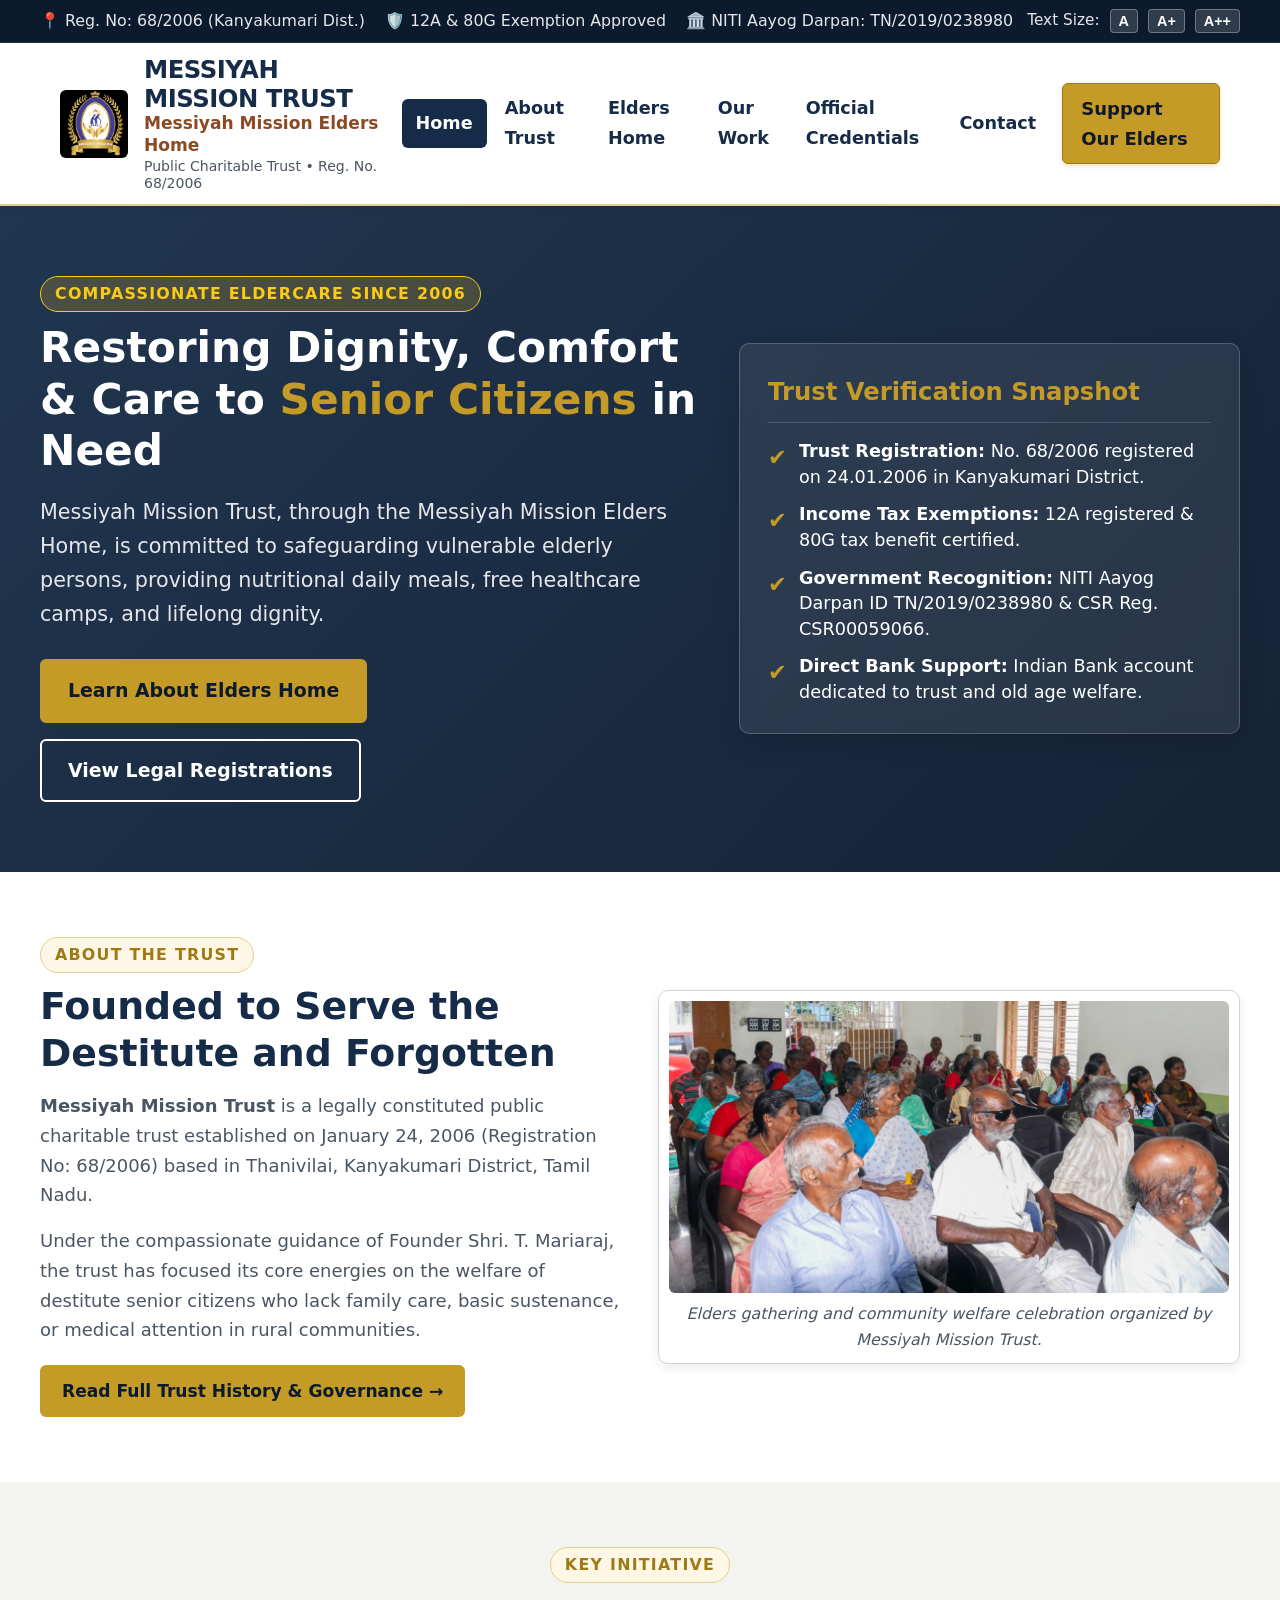
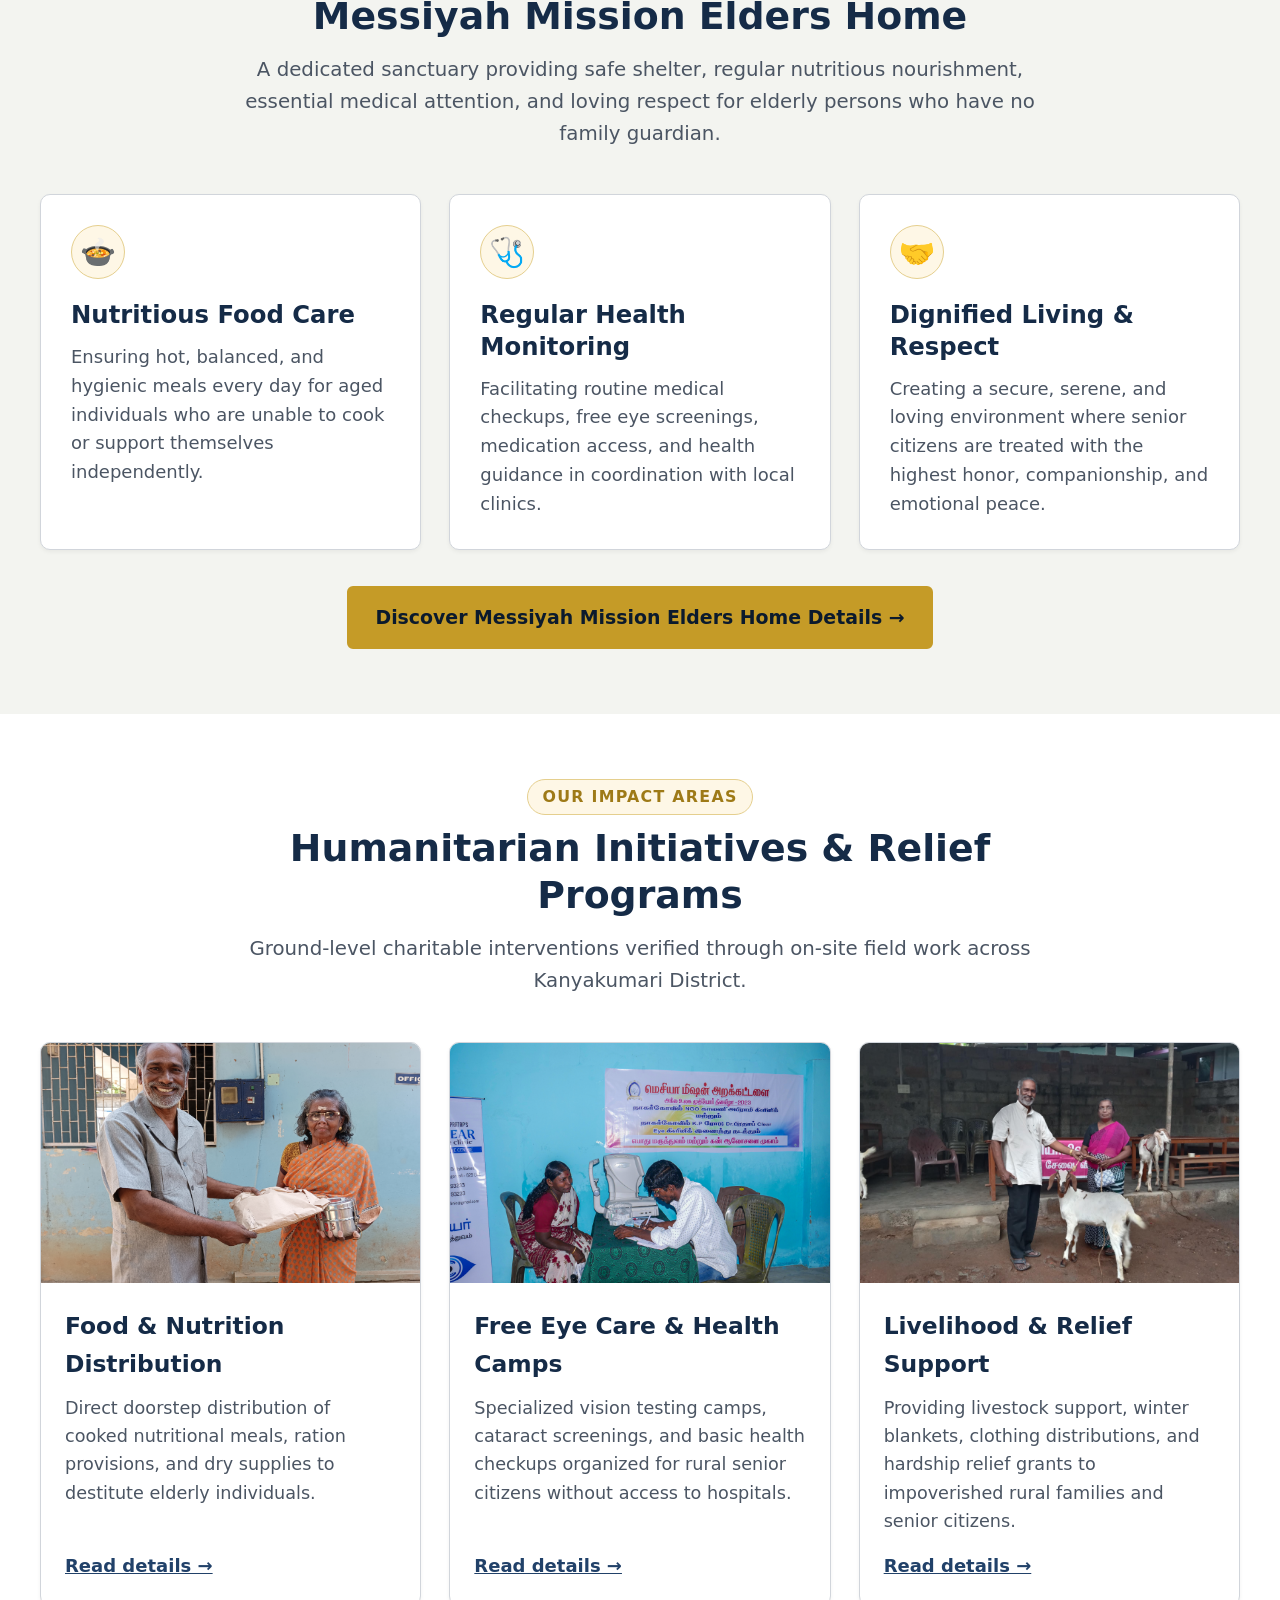
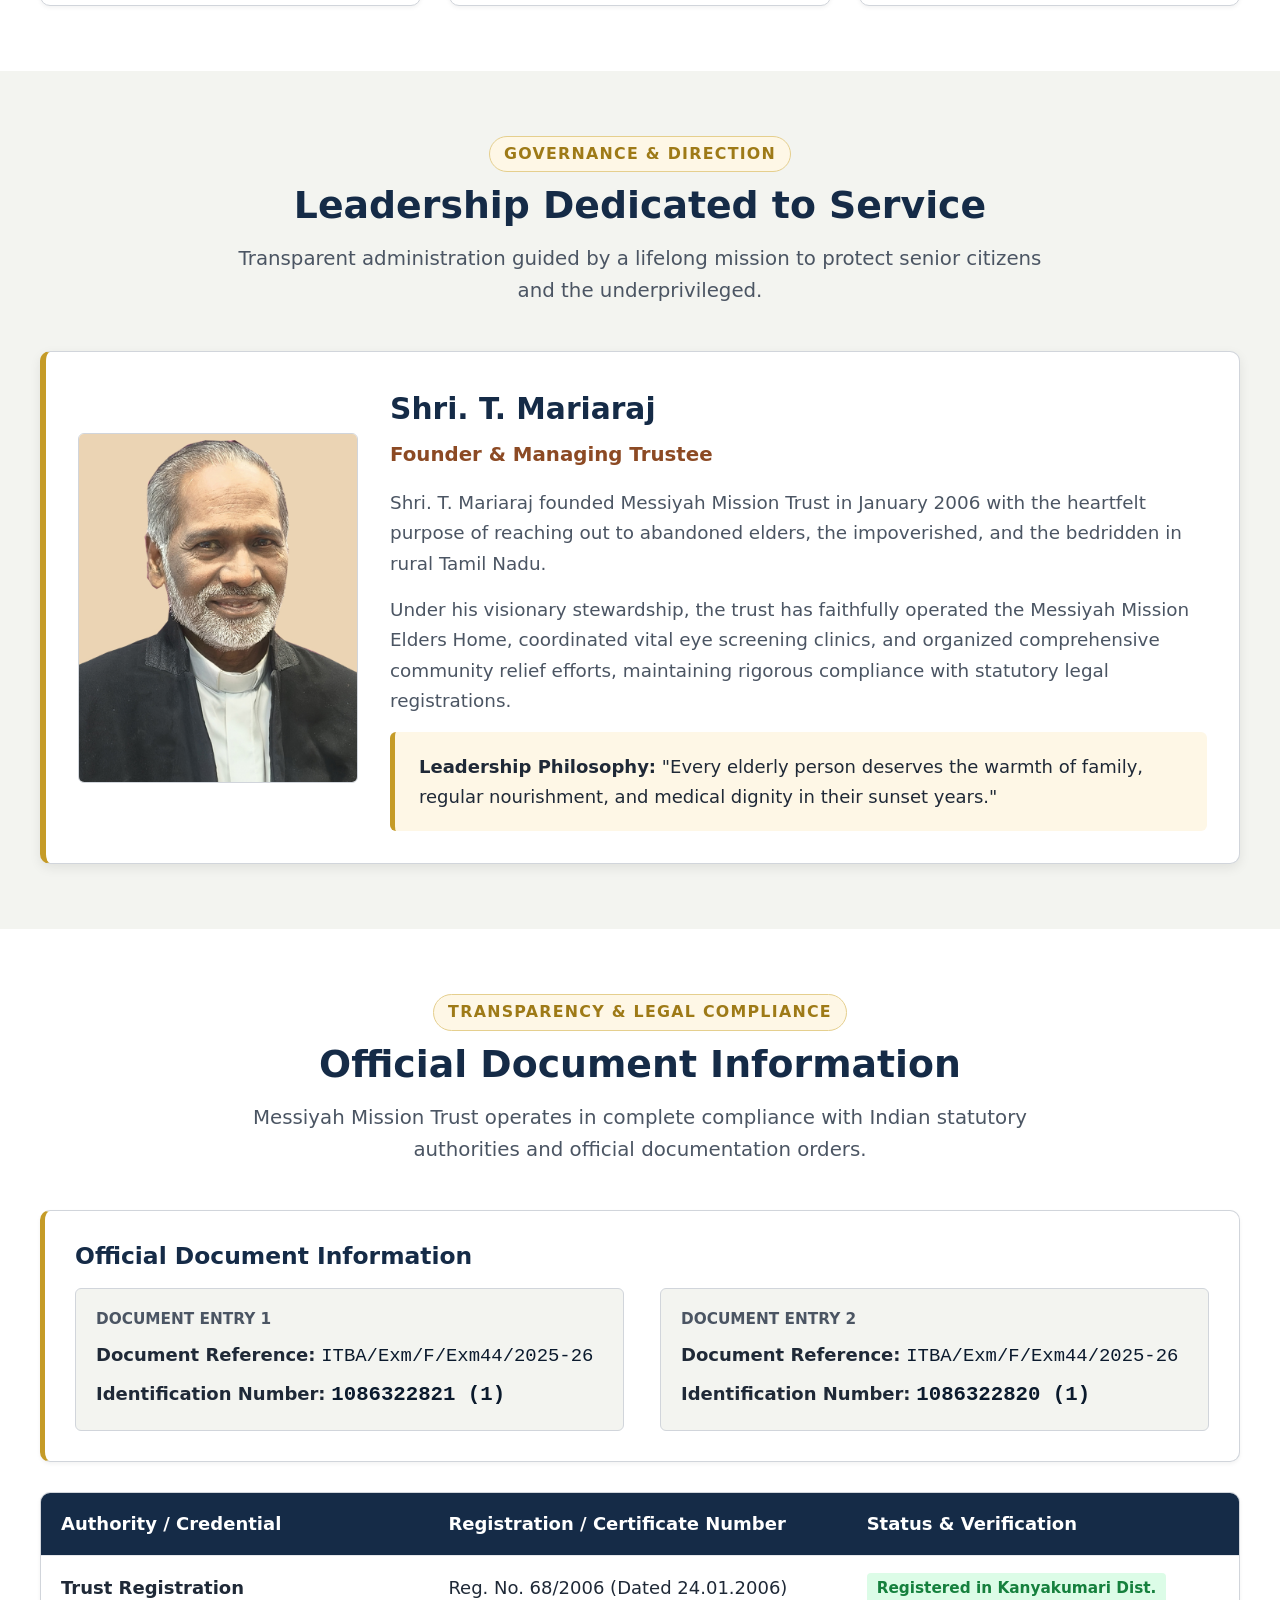
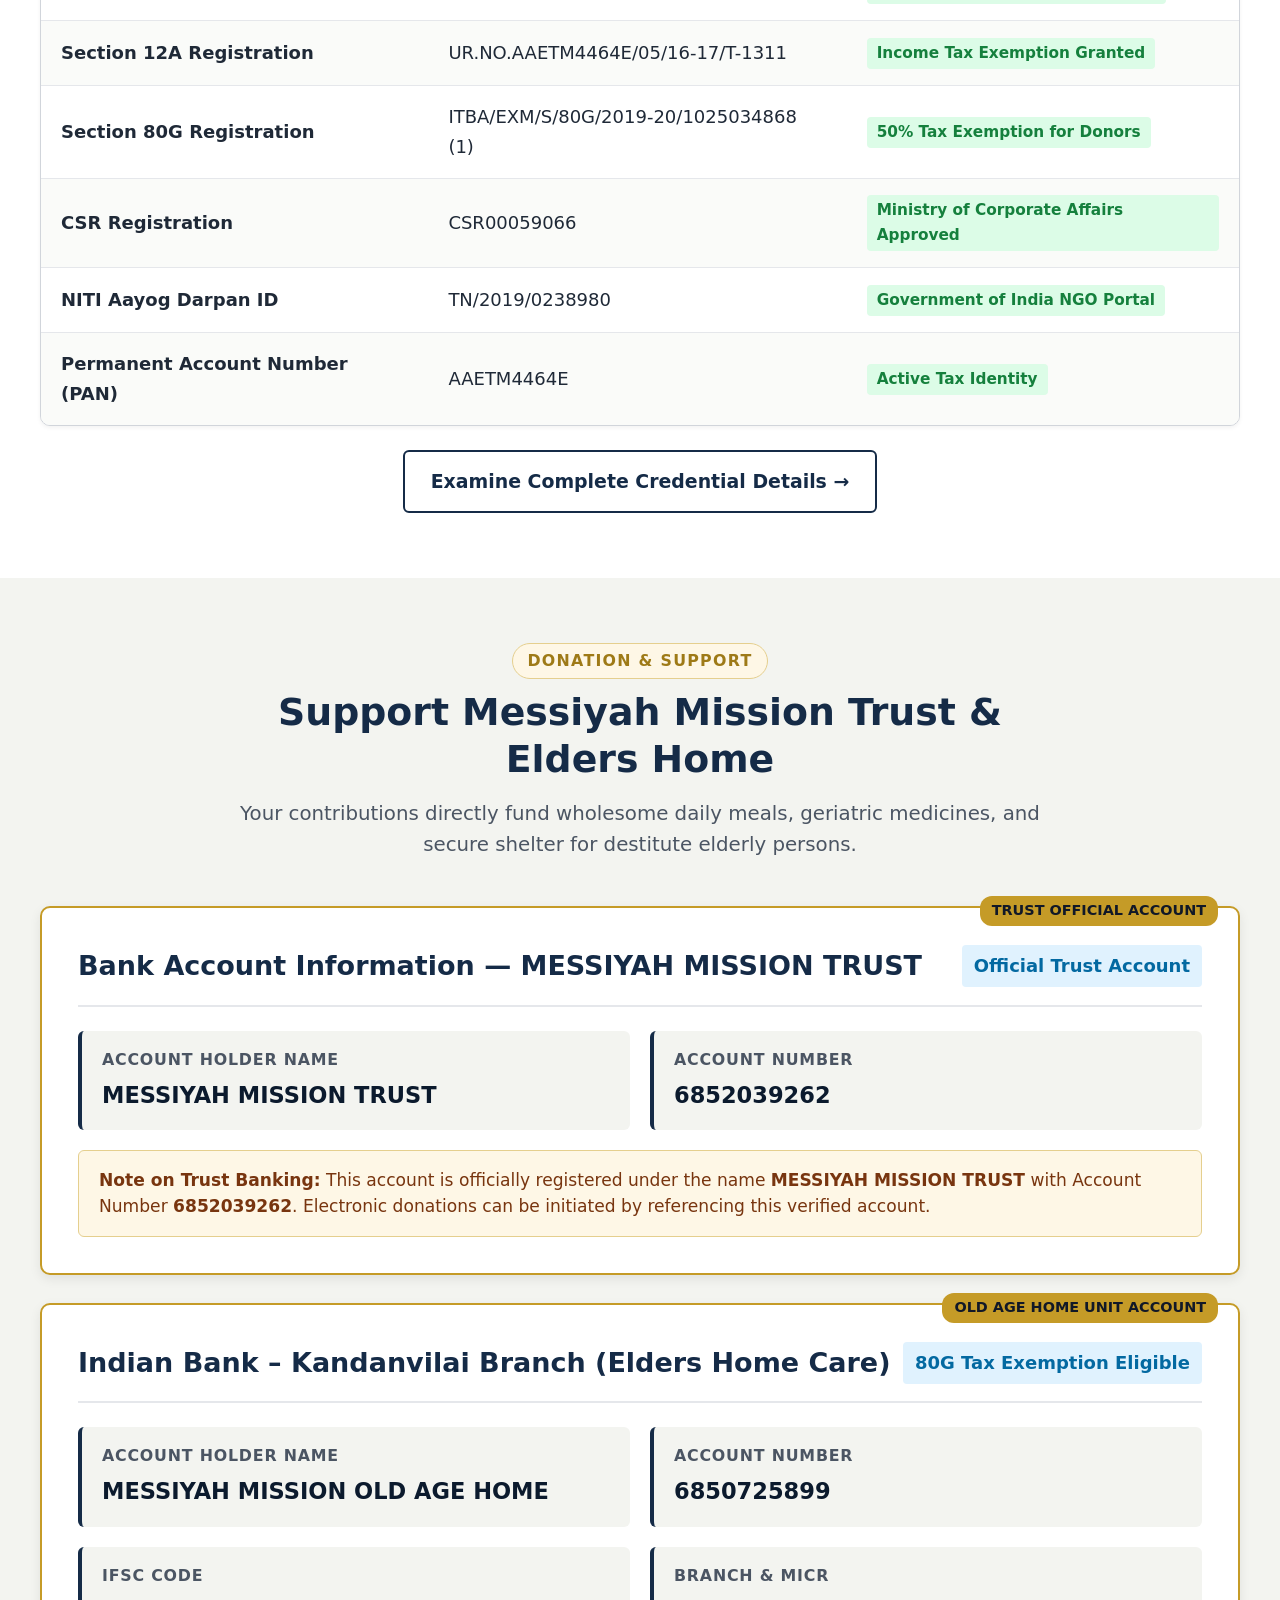
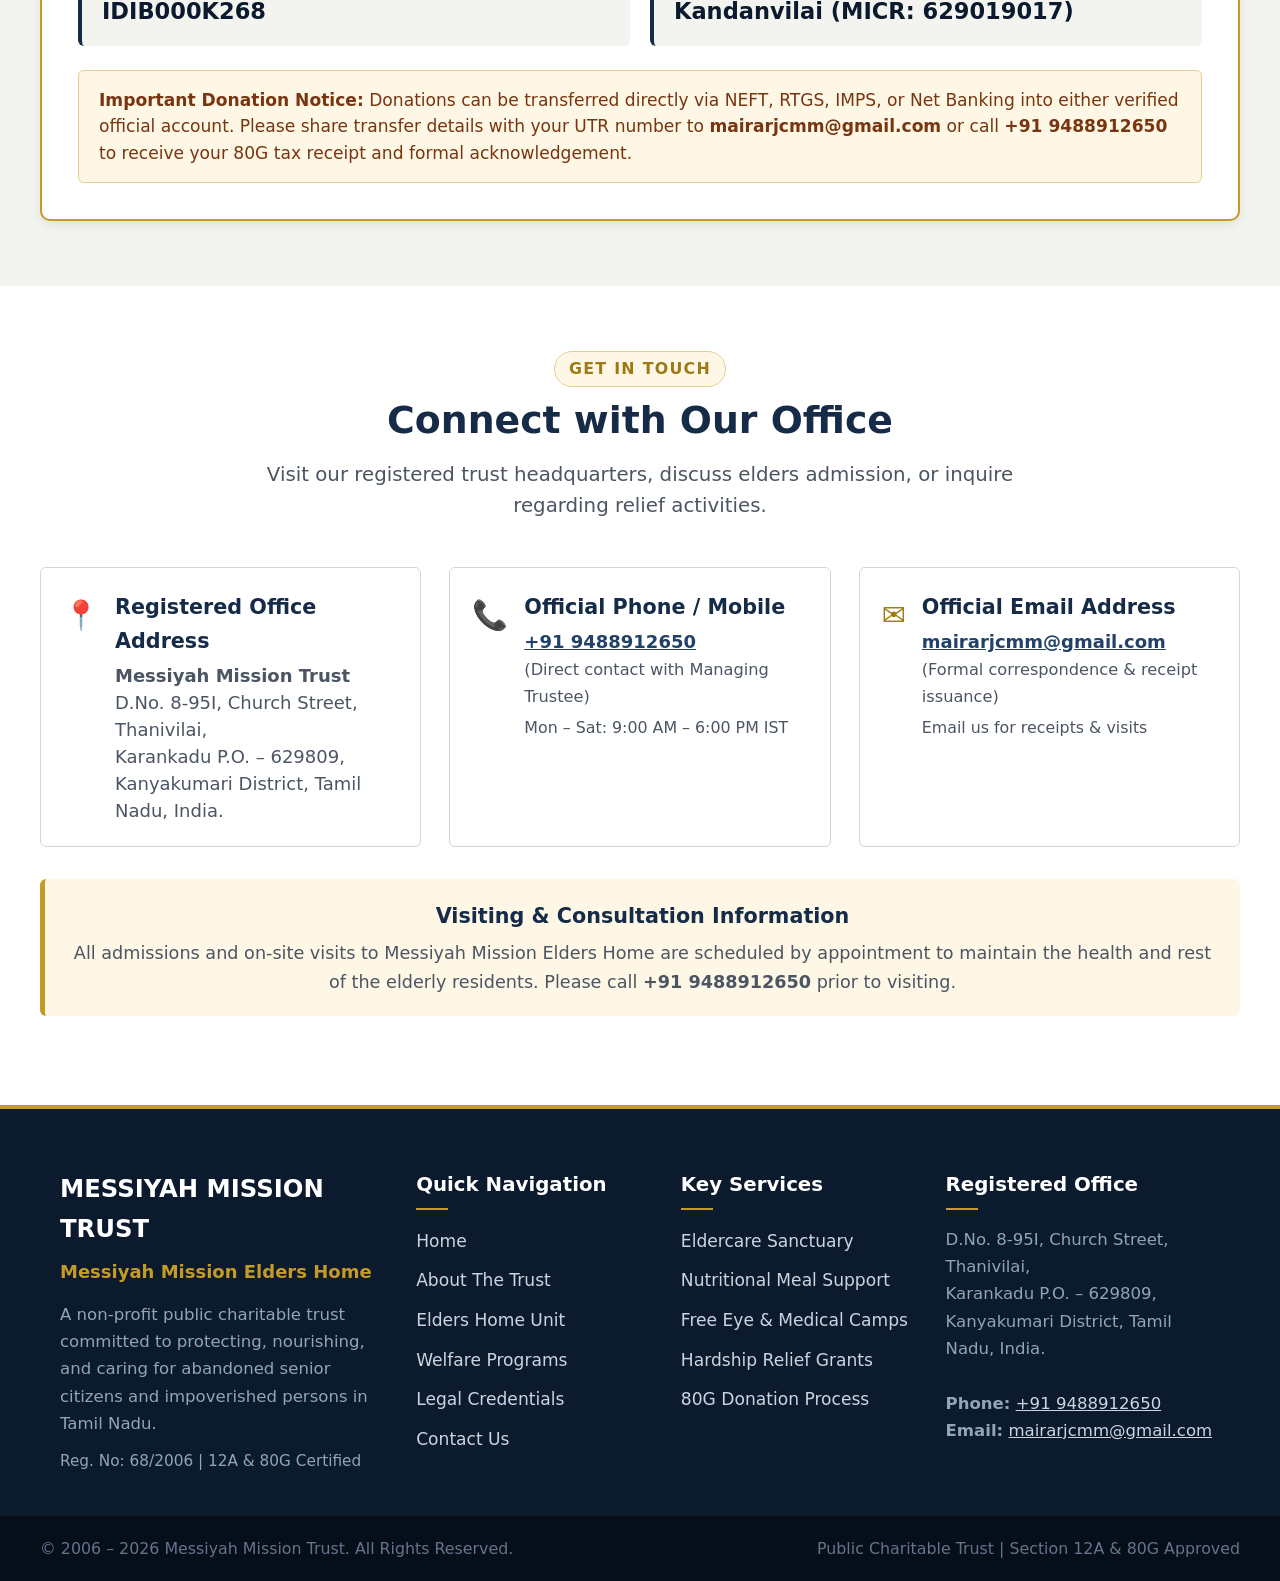
==== commit bfd41abc: "Update founder's title" ====
--- a/index.html
+++ b/index.html
@@ -118,7 +118,7 @@
               <strong>Messiyah Mission Trust</strong> is a legally constituted public charitable trust established on January 24, 2006 (Registration No: 68/2006) based in Thanivilai, Kanyakumari District, Tamil Nadu.
             </p>
             <p style="margin-bottom: 20px; color: var(--text-muted);">
-              Under the compassionate guidance of Founder Rev. T. Mariaraj, the trust has focused its core energies on the welfare of destitute senior citizens who lack family care, basic sustenance, or medical attention in rural communities.
+              Under the compassionate guidance of Founder Shri. T. Mariaraj, the trust has focused its core energies on the welfare of destitute senior citizens who lack family care, basic sustenance, or medical attention in rural communities.
             </p>
             <a href="about.html" class="btn btn-primary" style="padding: 10px 20px; font-size: 0.95rem;">Read Full Trust History &amp; Governance →</a>
           </div>
@@ -225,12 +225,12 @@
         </div>
 
         <div class="profile-card">
-          <img src="public/images/rev-t-mariaraj-portrait.jpg" alt="Rev. T. Mariaraj - Founder and Managing Trustee" class="profile-photo" loading="lazy">
+          <img src="public/images/rev-t-mariaraj-portrait.jpg" alt="Shri. T. Mariaraj - Founder and Managing Trustee" class="profile-photo" loading="lazy">
           <div class="profile-info">
-            <h3>Rev. T. Mariaraj</h3>
+            <h3>Shri. T. Mariaraj</h3>
             <div class="profile-title">Founder &amp; Managing Trustee</div>
             <p class="profile-text">
-              Rev. T. Mariaraj founded Messiyah Mission Trust in January 2006 with the heartfelt purpose of reaching out to abandoned elders, the impoverished, and the bedridden in rural Tamil Nadu.
+              Shri. T. Mariaraj founded Messiyah Mission Trust in January 2006 with the heartfelt purpose of reaching out to abandoned elders, the impoverished, and the bedridden in rural Tamil Nadu.
             </p>
             <p class="profile-text">
               Under his visionary stewardship, the trust has faithfully operated the Messiyah Mission Elders Home, coordinated vital eye screening clinics, and organized comprehensive community relief efforts, maintaining rigorous compliance with statutory legal registrations.
